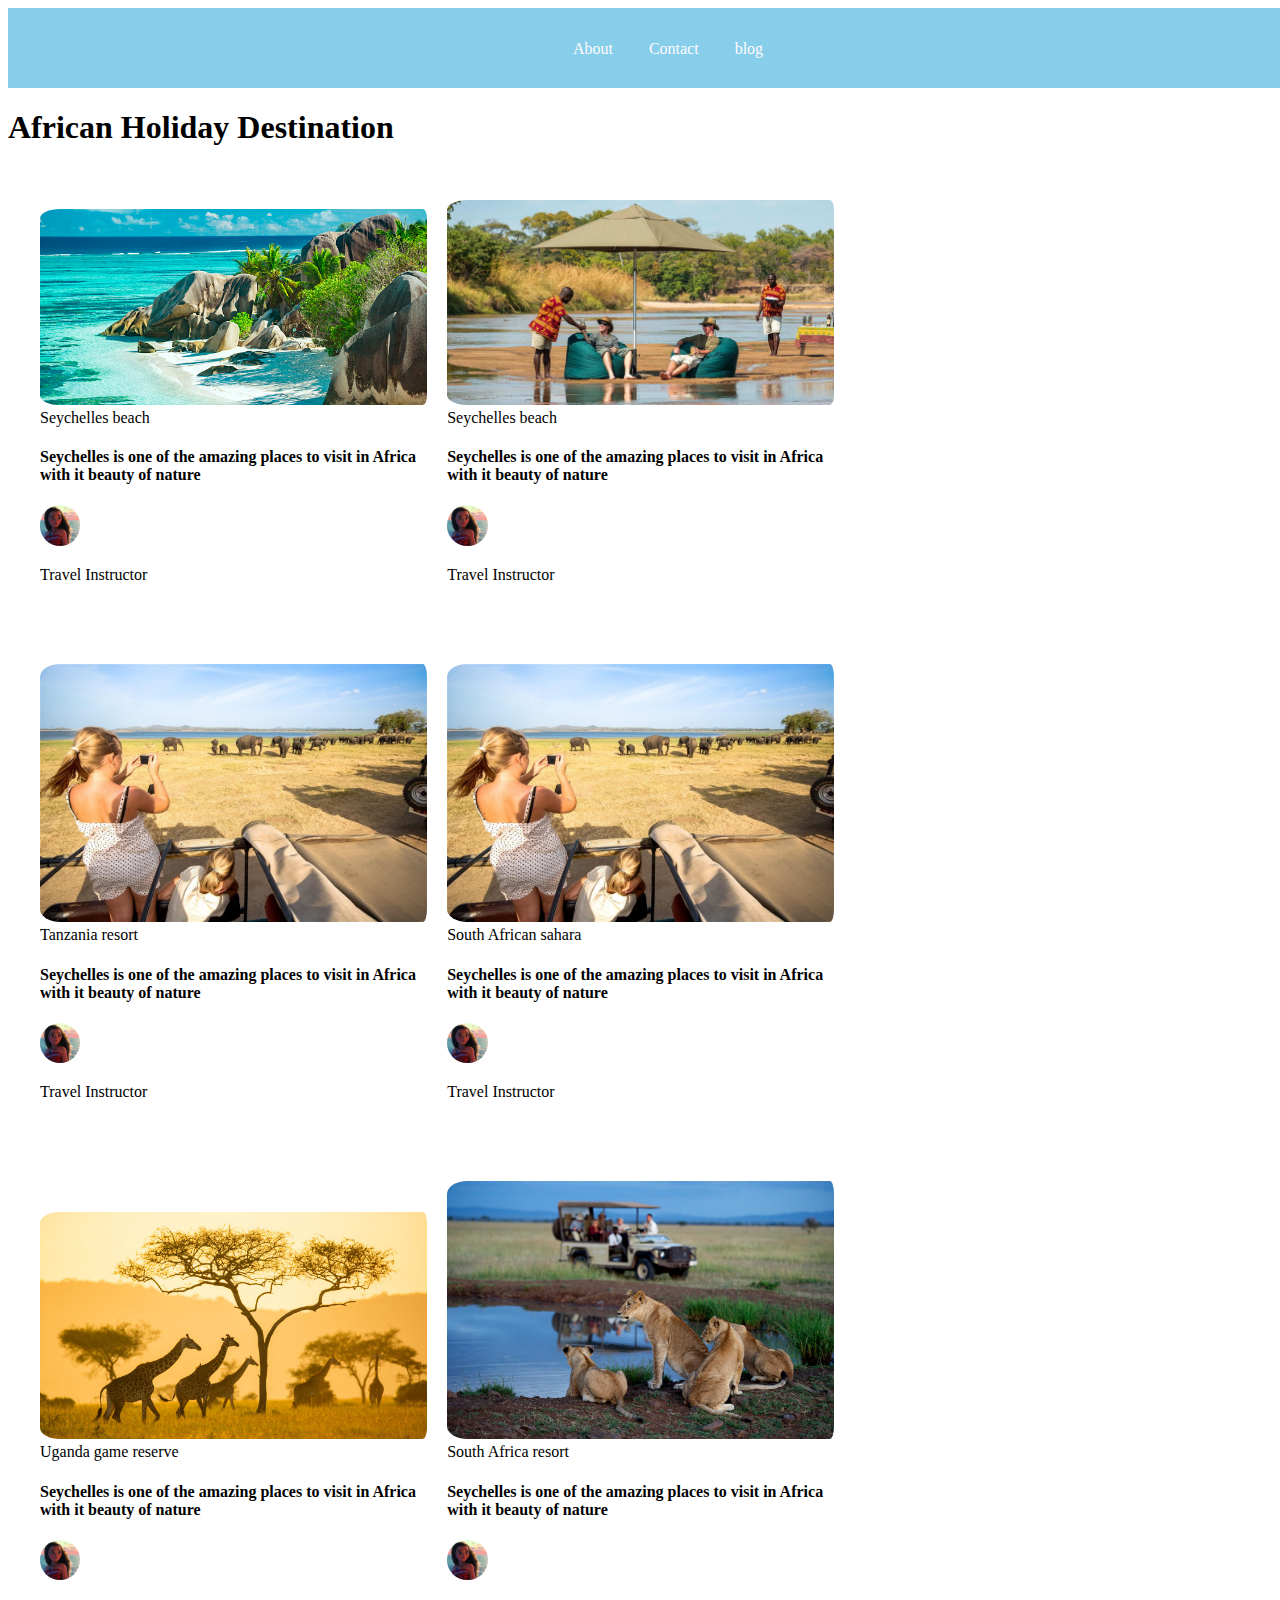
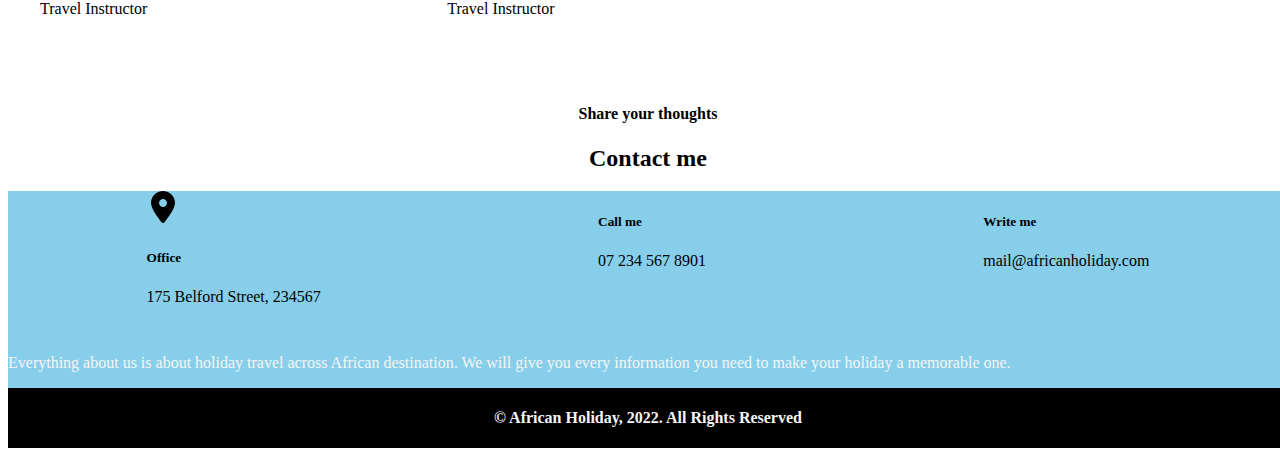
==== index.html @ 6029a934 "first project attempt" ====
<!DOCTYPE html>
<html lang="en">
<head>
    <meta charset="UTF-8">
    <meta http-equiv="X-UA-Compatible" content="IE=edge">
    <meta name="viewport" content="width=device-width, initial-scale=1.0">
    <link rel="stylesheet" href="style_index.css">
    <title>Personal Blog</title>
</head>
<body>
    <header>
        <nav>
            <ul>
                <li>About</li>
                <li>Contact</li>
                <li>blog</li>
            </ul>
        </nav>
    </header>
    <main>
        <h1>African Holiday Destination</h1>
        <article class="card">
            <section>
                <figure>
                    <img src="images/africa_holiday_blog_1.png" alt="holiday photo in africa">
                    <figcaption>Seychelles beach</figcaption>
                </figure>
                <h4>Seychelles is one of the amazing places to visit in Africa with it beauty of nature</h4>
                <img src="images/africa_holiday_girl.jpg" alt="beautiful african girl">
                <p>Travel Instructor</p>
            </section>
            <section>
                <figure>
                    <img src="images/africa_holiday_blog_3.jpg" alt="holiday photo in africa">
                    <figcaption>Seychelles beach</figcaption>
                </figure>
                <h4>Seychelles is one of the amazing places to visit in Africa with it beauty of nature</h4>
                <img src="images/africa_holiday_girl.jpg" alt="beautiful african girl">
                <p>Travel Instructor</p>
            </section>
        </article>

        <article class="card">
            <section>
                <figure>
                    <img src="images/africa_holiday_blog_4.jpg" alt="holiday photo in africa">
                    <figcaption>Tanzania resort</figcaption>
                </figure>
                <h4>Seychelles is one of the amazing places to visit in Africa with it beauty of nature</h4>
                <img src="images/africa_holiday_girl.jpg" alt="beautiful african girl">
                <p>Travel Instructor</p>
            </section>
            <section>
                <figure>
                    <img src="images/africa_holiday_blog_4.jpg" alt="holiday photo in africa">
                    <figcaption>South African sahara</figcaption>
                </figure>
                <h4>Seychelles is one of the amazing places to visit in Africa with it beauty of nature</h4>
                <img src="images/africa_holiday_girl.jpg" alt="beautiful african girl">
                <p>Travel Instructor</p>
            </section>
        </article>

        <article class="card">
            <section>
                <figure>
                    <img src="images/africa_holiday_blog_5.jpg" alt="holiday photo in africa">
                    <figcaption>Uganda game reserve</figcaption>
                </figure>
                <h4>Seychelles is one of the amazing places to visit in Africa with it beauty of nature</h4>
                <img src="images/africa_holiday_girl.jpg" alt="beautiful african girl">
                <p>Travel Instructor</p>
            </section>
            <section>
                <figure>
                    <img src="images/africa_holiday_blog_6.jpg" alt="holiday photo in africa">
                    <figcaption>South Africa resort</figcaption>
                </figure>
                <h4>Seychelles is one of the amazing places to visit in Africa with it beauty of nature</h4>
                <img src="images/africa_holiday_girl.jpg" alt="beautiful african girl">
                <p>Travel Instructor</p>
            </section>
        </article>
        <br>
        <article class="contact_me">
            <h4>Share your thoughts</h4>
            <h2>Contact me</h2>
            <section>
                <article>
                    <svg width="2rem" height="2rem" xmlns="http://www.w3.org/2000/svg" viewBox="0 0 384 512"><path d="M168.3 499.2C116.1 435 0 279.4 0 192C0 85.96 85.96 0 192 0C298 0 384 85.96 384 192C384 279.4 267 435 215.7 499.2C203.4 514.5 180.6 514.5 168.3 499.2H168.3zM192 256C227.3 256 256 227.3 256 192C256 156.7 227.3 128 192 128C156.7 128 128 156.7 128 192C128 227.3 156.7 256 192 256z"/></svg>
                    <h5>Office</h5>
                    <span>175 Belford Street, 234567</span>
                </article>
                <article>
                    <h5>Call me</h5>
                    <span> 07 234 567 8901</span>
                </article>
                <article>
                    <h5>Write me</h5>
                    <span>mail@africanholiday.com</span>
                </article>
            </section>
        </article>
    </main>
    <footer>
        <section>
            <p>Everything about us is about holiday travel across African destination. We will give you every information you need to make your holiday a memorable one.</p>

        </section>
        <section>

        </section>
        <article>
            <h4>&copy African Holiday, 2022. All Rights Reserved</h4>
        </article>
    </footer>
</body>
</html>
---- style_index.css ----
body{
    width: 100%;
}
header{
    background-color: skyblue;
    height: 5rem;
    color: snow;

    
}

nav{
    display: flex;
    justify-content: center;
}

nav > ul >li{
    list-style: none;
    display: inline-block;
    padding: 1rem;
}
main{
    
}

.card{
    width: 70%;
    padding: 2rem;
}

.card > section :nth-child(1){
    padding-right: 1rem;
}

.card > section{
    width: 45%;
    display: inline-block;
    /* padding: 1rem; */
}

section> figure{
    margin: 0;
}

section> figure > img{
    width: 100%;
    border-radius: 5%;
}



section> img{
    width: 10%;
    border-radius: 50%;
}

.contact_me{

}

.contact_me> h4{
    display: flex;
    justify-content: center;
}

.contact_me> h2{
    display: flex;
    justify-content: center;
}
.contact_me> section{
    background-color: skyblue;
    display: flex;
    justify-content: space-around;
}

.contact_me> section>article{
    display: inline-block;
}

footer{
    color: whitesmoke;
    background-color: skyblue;
    padding-top: 2rem;
}

footer> article {
    background-color: black;
    display: flex;
    justify-content: center;
    padding: 0;
    
}
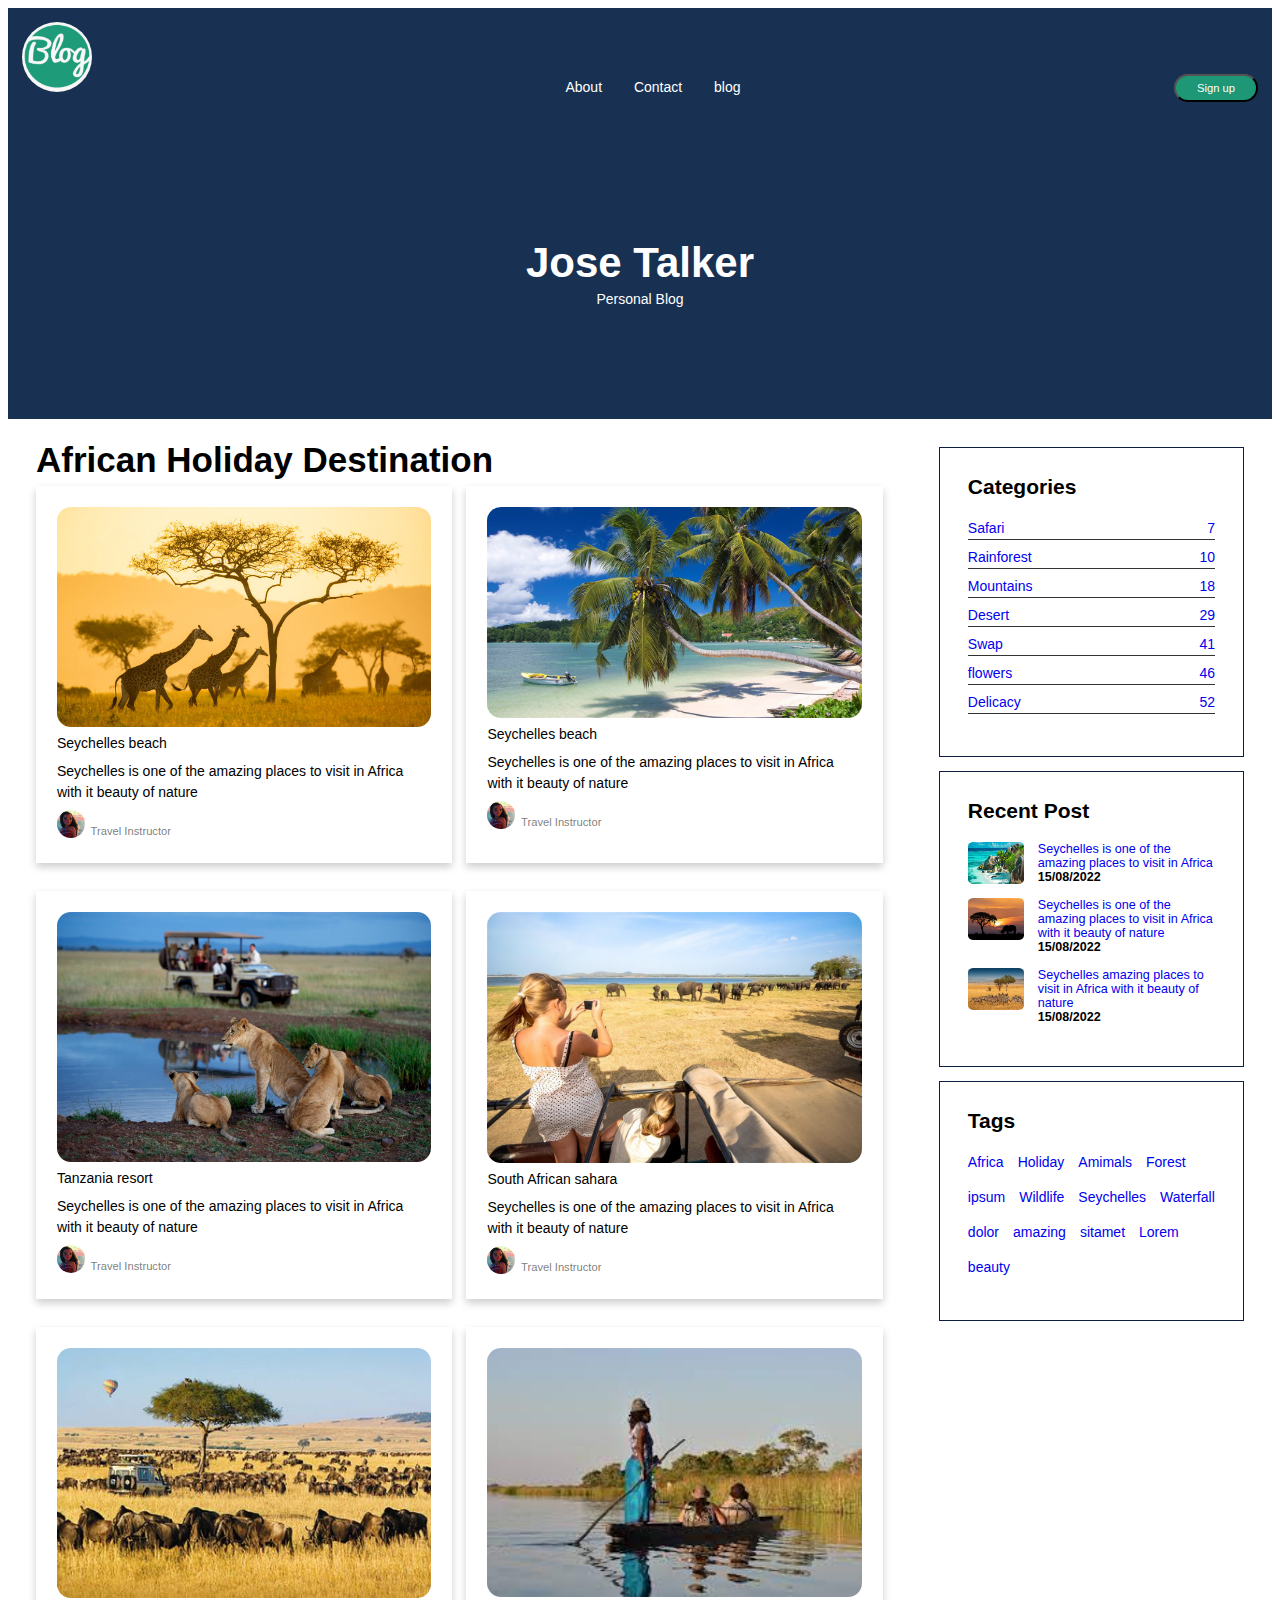
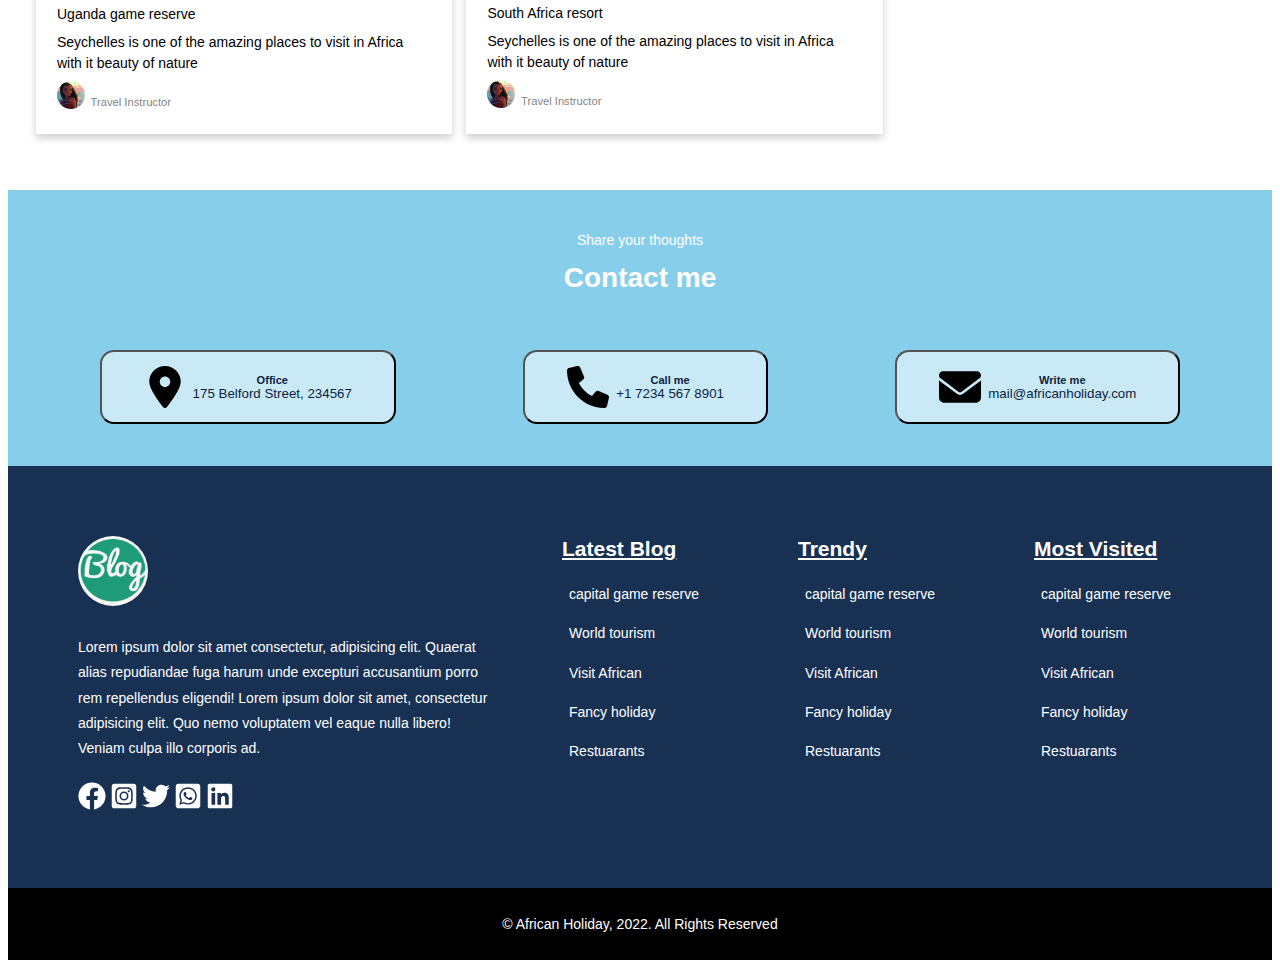
==== commit b29fc042: "homepage completed" ====
--- a/index.html
+++ b/index.html
@@ -10,108 +10,266 @@
 <body>
     <header>
         <nav>
+            <a href="#"><img class="logo" src="images/blog-logo2.png" alt="blog logo"></a>
             <ul>
-                <li>About</li>
-                <li>Contact</li>
-                <li>blog</li>
+                <a href="#"><li class="list">About</li></a>
+                <a href="#"><li class="list">Contact</li></a>
+                <a href="#"><li class="list">blog</li></a>
             </ul>
+            <a href="#"><button class="btn">Sign up</button></a>
         </nav>
+        <section class="blogers-info">
+            <h1>Jose Talker</h1>
+            <p>Personal Blog</p>
+        </section>
     </header>
     <main>
         <h1>African Holiday Destination</h1>
-        <article class="card">
-            <section>
-                <figure>
-                    <img src="images/africa_holiday_blog_1.png" alt="holiday photo in africa">
+
+        <article class="cards">
+            <section class="card">
+                <figure>
+                    <img src="images/africa_holiday_blog_5.jpg" alt="holiday photo in africa">
                     <figcaption>Seychelles beach</figcaption>
                 </figure>
-                <h4>Seychelles is one of the amazing places to visit in Africa with it beauty of nature</h4>
-                <img src="images/africa_holiday_girl.jpg" alt="beautiful african girl">
-                <p>Travel Instructor</p>
-            </section>
-            <section>
-                <figure>
-                    <img src="images/africa_holiday_blog_3.jpg" alt="holiday photo in africa">
+                <p>Seychelles is one of the amazing places to visit in Africa with it beauty of nature</p>
+                <section class="author">
+                    <img src="images/africa_holiday_girl.jpg" alt="beautiful african girl">
+                    <p>Travel Instructor</p>
+                </section>    
+            </section>
+            <section class="card">
+                <figure>
+                    <img src="images/africa_holiday_blog_2.jpg" alt="holiday photo in africa">
                     <figcaption>Seychelles beach</figcaption>
                 </figure>
-                <h4>Seychelles is one of the amazing places to visit in Africa with it beauty of nature</h4>
-                <img src="images/africa_holiday_girl.jpg" alt="beautiful african girl">
-                <p>Travel Instructor</p>
-            </section>
-        </article>
-
-        <article class="card">
-            <section>
-                <figure>
-                    <img src="images/africa_holiday_blog_4.jpg" alt="holiday photo in africa">
+                <p>Seychelles is one of the amazing places to visit in Africa with it beauty of nature</p>
+                <section class="author">
+                    <img src="images/africa_holiday_girl.jpg" alt="beautiful african girl">
+                    <p>Travel Instructor</p>
+                </section>
+            </section>
+        </article>
+
+        <article class="cards">
+            <section class="card">
+                <figure>
+                    <img src="images/africa_holiday_blog_6.jpg" alt="holiday photo in africa">
                     <figcaption>Tanzania resort</figcaption>
                 </figure>
-                <h4>Seychelles is one of the amazing places to visit in Africa with it beauty of nature</h4>
-                <img src="images/africa_holiday_girl.jpg" alt="beautiful african girl">
-                <p>Travel Instructor</p>
-            </section>
-            <section>
+                <p>Seychelles is one of the amazing places to visit in Africa with it beauty of nature</p>
+                <section class="author">
+                    <img src="images/africa_holiday_girl.jpg" alt="beautiful african girl">
+                    <p>Travel Instructor</p>
+                </section>
+            </section>
+            <section class="card">
                 <figure>
                     <img src="images/africa_holiday_blog_4.jpg" alt="holiday photo in africa">
                     <figcaption>South African sahara</figcaption>
                 </figure>
-                <h4>Seychelles is one of the amazing places to visit in Africa with it beauty of nature</h4>
-                <img src="images/africa_holiday_girl.jpg" alt="beautiful african girl">
-                <p>Travel Instructor</p>
-            </section>
-        </article>
-
-        <article class="card">
-            <section>
-                <figure>
-                    <img src="images/africa_holiday_blog_5.jpg" alt="holiday photo in africa">
+                <p>Seychelles is one of the amazing places to visit in Africa with it beauty of nature</p>
+                <section class="author">
+                    <img src="images/africa_holiday_girl.jpg" alt="beautiful african girl">
+                    <p>Travel Instructor</p>
+                </section>
+            </section>
+        </article>
+
+        <article class="cards">
+            <section class="card">
+                <figure>
+                    <img src="images/africa_holiday_blog_9.jpg" alt="holiday photo in africa">
                     <figcaption>Uganda game reserve</figcaption>
                 </figure>
-                <h4>Seychelles is one of the amazing places to visit in Africa with it beauty of nature</h4>
-                <img src="images/africa_holiday_girl.jpg" alt="beautiful african girl">
-                <p>Travel Instructor</p>
-            </section>
-            <section>
-                <figure>
-                    <img src="images/africa_holiday_blog_6.jpg" alt="holiday photo in africa">
+                <p>Seychelles is one of the amazing places to visit in Africa with it beauty of nature</p>
+                <section class="author">
+                    <img src="images/africa_holiday_girl.jpg" alt="beautiful african girl">
+                    <p>Travel Instructor</p>
+                </section>
+            </section>
+            <section class="card">
+                <figure>
+                    <img src="images/africa_holiday_blog_8.jpg" alt="holiday photo in africa">
                     <figcaption>South Africa resort</figcaption>
                 </figure>
-                <h4>Seychelles is one of the amazing places to visit in Africa with it beauty of nature</h4>
-                <img src="images/africa_holiday_girl.jpg" alt="beautiful african girl">
-                <p>Travel Instructor</p>
-            </section>
-        </article>
-        <br>
+                <p>Seychelles is one of the amazing places to visit in Africa with it beauty of nature</p>
+                <section class="author">
+                    <img src="images/africa_holiday_girl.jpg" alt="beautiful african girl">
+                    <p>Travel Instructor</p>
+                </section>
+            </section>
+        </article>
+
+    </main>
+
+    <aside>
+        <article class="categories">
+            <p>Categories</p>
+            <dl>
+                <section>
+                    <a href="#">
+                        <dt>Safari</dt>
+                        <dd>7</dd>
+                    </a>
+                </section>
+                <section><a href="#">
+                    <dt>Rainforest</dt>
+                    <dd>10</dd>
+                </a>
+                </section>
+                <section>
+                    <a href="#">
+                        <dt>Mountains</dt>
+                        <dd>18</dd>
+                    </a>
+                </section>
+                <section>
+                    <a href="#">
+                        <dt>Desert</dt>
+                        <dd>29</dd>
+                    </a>
+                </section>
+                <section>
+                    <a href="#">
+                        <dt>Swap</dt>
+                        <dd>41</dd>
+                    </a>
+                </section>
+                <section>
+                    <a href="#">
+                        <dt>flowers</dt>
+                        <dd>46</dd>
+                    </a>
+                </section>
+                <section>
+                    <a href="#">
+                        <dt>Delicacy</dt>
+                        <dd>52</dd>
+                    </a>
+                </section>
+            </dl>
+        </article>
+        <article class="recent-post">
+            <p>Recent Post</p>
+            <ul>
+                <li>
+                    <img src="images/africa_holiday_blog_1.png" alt="african holiday photo">
+                <section>
+                    <a href="#"><p>Seychelles is one of the amazing places to visit in Africa</p></a>
+                    <time datetime="2022-08-15">15/08/2022</time>
+                </section>
+                </li>
+                <li>
+                    <img src="images/africa_holiday_blog_11.jpg" alt="african holiday photo">
+                <section>
+                    <a href="#"><p>Seychelles is one of the amazing places to visit in Africa with it beauty of nature</p></a>
+                    <time datetime="2022-08-15">15/08/2022</time>
+                </section>
+                </li>
+                <li>
+                    <img src="images/africa_holiday_blog_10.jpg" alt="african holiday photo">
+                <section>
+                    <a href="#"><p>Seychelles amazing places to visit in Africa with it beauty of nature</p></a>
+                    <time datetime="2022-08-15">15/08/2022</time>
+                </section>
+                </li>
+            </ul>
+        </article>
+        <article class="tags">
+            <p>Tags</p>
+            <ul>
+                <li><a href="#">Africa</a></li>
+                <li><a href="#">Holiday</a></li>
+                <li><a href="#">Amimals</a></li>
+                <li><a href="#">Forest</a></li>
+                <li><a href="#">ipsum</a></li>
+                <li><a href="#">Wildlife</a></li>
+                <li><a href="#">Seychelles</a></li>
+                <li><a href="#">Waterfall</a></li>
+                <li><a href="#">dolor</a></li>
+                <li><a href="#">amazing</a></li>
+                <li><a href="#">sitamet</a></li>
+                <li><a href="#">Lorem</a></li>
+                <li><a href="#">beauty</a></li>
+            </ul>
+        </article>
+    </aside>
+
+    <footer>
         <article class="contact_me">
-            <h4>Share your thoughts</h4>
+            <p>Share your thoughts</p>
             <h2>Contact me</h2>
-            <section>
-                <article>
-                    <svg width="2rem" height="2rem" xmlns="http://www.w3.org/2000/svg" viewBox="0 0 384 512"><path d="M168.3 499.2C116.1 435 0 279.4 0 192C0 85.96 85.96 0 192 0C298 0 384 85.96 384 192C384 279.4 267 435 215.7 499.2C203.4 514.5 180.6 514.5 168.3 499.2H168.3zM192 256C227.3 256 256 227.3 256 192C256 156.7 227.3 128 192 128C156.7 128 128 156.7 128 192C128 227.3 156.7 256 192 256z"/></svg>
-                    <h5>Office</h5>
-                    <span>175 Belford Street, 234567</span>
-                </article>
-                <article>
-                    <h5>Call me</h5>
-                    <span> 07 234 567 8901</span>
-                </article>
-                <article>
-                    <h5>Write me</h5>
-                    <span>mail@africanholiday.com</span>
-                </article>
-            </section>
-        </article>
-    </main>
-    <footer>
-        <section>
-            <p>Everything about us is about holiday travel across African destination. We will give you every information you need to make your holiday a memorable one.</p>
-
-        </section>
-        <section>
-
-        </section>
-        <article>
-            <h4>&copy African Holiday, 2022. All Rights Reserved</h4>
+            <section class="contact-info">
+                <button class="contact-btn">
+                    <svg class="contact-icon"  xmlns="http://www.w3.org/2000/svg" viewBox="0 0 384 512"><path d="M168.3 499.2C116.1 435 0 279.4 0 192C0 85.96 85.96 0 192 0C298 0 384 85.96 384 192C384 279.4 267 435 215.7 499.2C203.4 514.5 180.6 514.5 168.3 499.2H168.3zM192 256C227.3 256 256 227.3 256 192C256 156.7 227.3 128 192 128C156.7 128 128 156.7 128 192C128 227.3 156.7 256 192 256z"/></svg>
+                    <section>
+                        <h5>Office</h5>
+                        <p>175 Belford Street, 234567</p>
+                    <section>
+                </button>
+                <button class="contact-btn">
+                    <svg class="contact-icon" xmlns="http://www.w3.org/2000/svg" viewBox="0 0 512 512"><path d="M511.2 387l-23.25 100.8c-3.266 14.25-15.79 24.22-30.46 24.22C205.2 512 0 306.8 0 54.5c0-14.66 9.969-27.2 24.22-30.45l100.8-23.25C139.7-2.602 154.7 5.018 160.8 18.92l46.52 108.5c5.438 12.78 1.77 27.67-8.98 36.45L144.5 207.1c33.98 69.22 90.26 125.5 159.5 159.5l44.08-53.8c8.688-10.78 23.69-14.51 36.47-8.975l108.5 46.51C506.1 357.2 514.6 372.4 511.2 387z"/></svg>
+                    <section>
+                        <h5>Call me</h5>
+                        <p> +1 7234 567 8901</p>
+                    </section>
+                </button>
+                <button class="contact-btn">
+                    <svg class="contact-icon" xmlns="http://www.w3.org/2000/svg" viewBox="0 0 512 512"><path d="M464 64C490.5 64 512 85.49 512 112C512 127.1 504.9 141.3 492.8 150.4L275.2 313.6C263.8 322.1 248.2 322.1 236.8 313.6L19.2 150.4C7.113 141.3 0 127.1 0 112C0 85.49 21.49 64 48 64H464zM217.6 339.2C240.4 356.3 271.6 356.3 294.4 339.2L512 176V384C512 419.3 483.3 448 448 448H64C28.65 448 0 419.3 0 384V176L217.6 339.2z"/></svg>
+                    <section>
+                        <h5>Write me</h5>
+                        <p>mail@africanholiday.com</p>
+                    </section>
+                </button>
+            </section>
+        </article>
+
+
+        <article class="footer-info">
+            <section class="social-media-link">
+                <a href="#"><img class="logo" src="images/blog-logo2.png" alt="blog logo"></a>
+                <p>Lorem ipsum dolor sit amet consectetur, adipisicing elit. Quaerat alias repudiandae fuga harum unde excepturi accusantium porro rem repellendus eligendi! Lorem ipsum dolor sit amet, consectetur adipisicing elit. Quo nemo voluptatem vel eaque nulla libero! Veniam culpa illo corporis ad.</p>
+                <a href="#"><svg id="facebook" class="social-media"  xmlns="http://www.w3.org/2000/svg" viewBox="0 0 512 512"><path d="M504 256C504 119 393 8 256 8S8 119 8 256c0 123.78 90.69 226.38 209.25 245V327.69h-63V256h63v-54.64c0-62.15 37-96.48 93.67-96.48 27.14 0 55.52 4.84 55.52 4.84v61h-31.28c-30.8 0-40.41 19.12-40.41 38.73V256h68.78l-11 71.69h-57.78V501C413.31 482.38 504 379.78 504 256z"/></svg></a>
+                <a href="#"><svg id="instagram" class="social-media" xmlns="http://www.w3.org/2000/svg" viewBox="0 0 448 512"><path d="M224,202.66A53.34,53.34,0,1,0,277.36,256,53.38,53.38,0,0,0,224,202.66Zm124.71-41a54,54,0,0,0-30.41-30.41c-21-8.29-71-6.43-94.3-6.43s-73.25-1.93-94.31,6.43a54,54,0,0,0-30.41,30.41c-8.28,21-6.43,71.05-6.43,94.33S91,329.26,99.32,350.33a54,54,0,0,0,30.41,30.41c21,8.29,71,6.43,94.31,6.43s73.24,1.93,94.3-6.43a54,54,0,0,0,30.41-30.41c8.35-21,6.43-71.05,6.43-94.33S357.1,182.74,348.75,161.67ZM224,338a82,82,0,1,1,82-82A81.9,81.9,0,0,1,224,338Zm85.38-148.3a19.14,19.14,0,1,1,19.13-19.14A19.1,19.1,0,0,1,309.42,189.74ZM400,32H48A48,48,0,0,0,0,80V432a48,48,0,0,0,48,48H400a48,48,0,0,0,48-48V80A48,48,0,0,0,400,32ZM382.88,322c-1.29,25.63-7.14,48.34-25.85,67s-41.4,24.63-67,25.85c-26.41,1.49-105.59,1.49-132,0-25.63-1.29-48.26-7.15-67-25.85s-24.63-41.42-25.85-67c-1.49-26.42-1.49-105.61,0-132,1.29-25.63,7.07-48.34,25.85-67s41.47-24.56,67-25.78c26.41-1.49,105.59-1.49,132,0,25.63,1.29,48.33,7.15,67,25.85s24.63,41.42,25.85,67.05C384.37,216.44,384.37,295.56,382.88,322Z"/></svg></a>
+                <a href="#"><svg id="twitter" class="social-media" xmlns="http://www.w3.org/2000/svg" viewBox="0 0 512 512"><path d="M459.37 151.716c.325 4.548.325 9.097.325 13.645 0 138.72-105.583 298.558-298.558 298.558-59.452 0-114.68-17.219-161.137-47.106 8.447.974 16.568 1.299 25.34 1.299 49.055 0 94.213-16.568 130.274-44.832-46.132-.975-84.792-31.188-98.112-72.772 6.498.974 12.995 1.624 19.818 1.624 9.421 0 18.843-1.3 27.614-3.573-48.081-9.747-84.143-51.98-84.143-102.985v-1.299c13.969 7.797 30.214 12.67 47.431 13.319-28.264-18.843-46.781-51.005-46.781-87.391 0-19.492 5.197-37.36 14.294-52.954 51.655 63.675 129.3 105.258 216.365 109.807-1.624-7.797-2.599-15.918-2.599-24.04 0-57.828 46.782-104.934 104.934-104.934 30.213 0 57.502 12.67 76.67 33.137 23.715-4.548 46.456-13.32 66.599-25.34-7.798 24.366-24.366 44.833-46.132 57.827 21.117-2.273 41.584-8.122 60.426-16.243-14.292 20.791-32.161 39.308-52.628 54.253z"/></svg></a>
+                <a href="#"><svg id="whatsapp" class="social-media" xmlns="http://www.w3.org/2000/svg" viewBox="0 0 448 512"><path d="M224 122.8c-72.7 0-131.8 59.1-131.9 131.8 0 24.9 7 49.2 20.2 70.1l3.1 5-13.3 48.6 49.9-13.1 4.8 2.9c20.2 12 43.4 18.4 67.1 18.4h.1c72.6 0 133.3-59.1 133.3-131.8 0-35.2-15.2-68.3-40.1-93.2-25-25-58-38.7-93.2-38.7zm77.5 188.4c-3.3 9.3-19.1 17.7-26.7 18.8-12.6 1.9-22.4.9-47.5-9.9-39.7-17.2-65.7-57.2-67.7-59.8-2-2.6-16.2-21.5-16.2-41s10.2-29.1 13.9-33.1c3.6-4 7.9-5 10.6-5 2.6 0 5.3 0 7.6.1 2.4.1 5.7-.9 8.9 6.8 3.3 7.9 11.2 27.4 12.2 29.4s1.7 4.3.3 6.9c-7.6 15.2-15.7 14.6-11.6 21.6 15.3 26.3 30.6 35.4 53.9 47.1 4 2 6.3 1.7 8.6-1 2.3-2.6 9.9-11.6 12.5-15.5 2.6-4 5.3-3.3 8.9-2 3.6 1.3 23.1 10.9 27.1 12.9s6.6 3 7.6 4.6c.9 1.9.9 9.9-2.4 19.1zM400 32H48C21.5 32 0 53.5 0 80v352c0 26.5 21.5 48 48 48h352c26.5 0 48-21.5 48-48V80c0-26.5-21.5-48-48-48zM223.9 413.2c-26.6 0-52.7-6.7-75.8-19.3L64 416l22.5-82.2c-13.9-24-21.2-51.3-21.2-79.3C65.4 167.1 136.5 96 223.9 96c42.4 0 82.2 16.5 112.2 46.5 29.9 30 47.9 69.8 47.9 112.2 0 87.4-72.7 158.5-160.1 158.5z"/></svg></a>
+                <a href="#"><svg id="linkedIn" class="social-media" xmlns="http://www.w3.org/2000/svg" viewBox="0 0 448 512"><path d="M416 32H31.9C14.3 32 0 46.5 0 64.3v383.4C0 465.5 14.3 480 31.9 480H416c17.6 0 32-14.5 32-32.3V64.3c0-17.8-14.4-32.3-32-32.3zM135.4 416H69V202.2h66.5V416zm-33.2-243c-21.3 0-38.5-17.3-38.5-38.5S80.9 96 102.2 96c21.2 0 38.5 17.3 38.5 38.5 0 21.3-17.2 38.5-38.5 38.5zm282.1 243h-66.4V312c0-24.8-.5-56.7-34.5-56.7-34.6 0-39.9 27-39.9 54.9V416h-66.4V202.2h63.7v29.2h.9c8.9-16.8 30.6-34.5 62.9-34.5 67.2 0 79.7 44.3 79.7 101.9V416z"/></svg></a>
+            </section>
+            <section id="latest-blog" class="footer-list">
+                <ul>
+                    <p>Latest Blog</p>
+                    <li>capital game reserve</li>
+                    <li>World tourism</li>
+                    <li>Visit African</li>
+                    <li>Fancy holiday</li>
+                    <li>Restuarants</li>
+                </ul>
+            </section>
+            <section id="trendy" class="footer-list">
+                <ul>
+                    <p>Trendy</p>
+                    <li>capital game reserve</li>
+                    <li>World tourism</li>
+                    <li>Visit African</li>
+                    <li>Fancy holiday</li>
+                    <li>Restuarants</li>
+                </ul>
+            </section>
+            <section id="most-visited" class="footer-list">    
+                <ul>
+                    <p>Most Visited</p>
+                    <li>capital game reserve</li>
+                    <li>World tourism</li>
+                    <li>Visit African</li>
+                    <li>Fancy holiday</li>
+                    <li>Restuarants</li>
+                </ul>
+            </section>    
+        </article>
+
+        <article id="footer_copyright">
+            <p>&copy African Holiday, 2022. All Rights Reserved</p>
         </article>
     </footer>
 </body>
--- a/style_index.css
+++ b/style_index.css
@@ -1,92 +1,369 @@
+html{
+    font-family: 'Source Sans Pro', sans-serif;
+    font-size: 14px;
+    font-style: normal;
+}
+
+h1,h2,h3,h4,h5,h6,p{
+    margin: 0;
+}
+
 body{
-    width: 100%;
+    display: grid;
+    grid-template-areas: "header  header"
+                            "main aside"
+                            "footer footer";
+
+    grid-template-columns: 2.5fr 1fr;
+    
 }
 header{
-    background-color: skyblue;
+    grid-area: header;
+    background-color: #183153;
+    color: #ffffff;
+    
+}
+
+nav{
+    display: flex;
+    justify-content: space-between;
+    align-items: baseline;
+    padding: 1rem;
+}
+
+
+.logo{
+    width: 5rem;
     height: 5rem;
-    color: snow;
-
+    border-radius: 3rem;
     
 }
 
-nav{
-    display: flex;
-    justify-content: center;
-}
-
-nav > ul >li{
+.btn{
+    width: 6rem;
+    height: 2rem;
+    border-radius: 2rem;
+    font-size: 0.8rem;
+    background-color: rgb(29,151,117);
+    color: #ffffff;    
+}
+
+.btn:hover{
+    background-color: rgb(99,230,190);
+}
+
+.list{
     list-style: none;
     display: inline-block;
     padding: 1rem;
-}
+    color: #ffffff;
+}
+
+.list:hover{
+    color: rgb(99,230,190);
+}
+
+.blogers-info{
+    display: flex;
+    flex-direction: column;
+    align-items: center;
+    padding: 8rem;
+}
+
+.blogers-info> h1{
+    font-size: 3rem;
+    font-family: "Noticia Text", "Source Sans Pro" sans-serif;
+    margin-bottom: 1rem;
+    line-height: 2rem;
+}
+
+.blogers-info> h1:hover{
+    color: rgb(99,230,190);
+}
+
 main{
+    grid-area: main;
+    padding: 2rem;
+   
+}
+
+main> h1 {
+    margin-bottom: 1rem;
+    line-height: 1.8rem;
+    font-size: 2.5rem;
+}
+
+.cards{
+    display: grid; 
+    grid-template-columns: repeat(2, 1fr);
+	gap: 1rem;
+    margin-bottom: 2rem;
+    line-height: 1.5rem;
+}
+
+.card{
+    box-shadow: 0 4px 8px 0 rgba(0, 0, 0, 0.2);
+    padding: 1.5rem;
+}
+
+.card> figure{
+    margin: 0 0;
+    margin-bottom: 0.5rem;
+}
+
+.card> figure > img{
+    width: 100%;
+    border-radius: 1rem;
+}
+
+.card> p{
+    width: 95%;
+}
+
+.card> .author{
+    display: flex;
+    padding-top: 0.5rem;
+
+}
+
+.card> .author> p {
+    font-size: 0.8rem;
+    padding: 0.8rem 0 0 0.4rem;
+    color: rgba(51, 51, 51, 0.65);
+}
+
+.card> .author> img{
+    width: 2rem;
+    height: 2rem;
+    border-radius: 50%;
+}
+
+aside{
+    grid-area: aside;
+    padding: 2rem;
+}
+
+aside> article{
+    border: 1px solid #0C1F3F;
+    padding: 2rem;
+    line-height: 1.5rem;
+    margin-bottom: 1rem;
+}
+
+aside> article> p{
+    font-weight: bold;
+    font-size: 1.5rem;
+    margin-bottom: 1.5rem;
+}
+
+aside> article> ul{
+    list-style: none;
+    padding-left: 0;
+}
+
+.categories> dl> section> a{
+    display: flex;
+    justify-content: space-between;
+    border-bottom: 1px solid #333333;
+    margin-bottom: 0.5rem;
+}
+
+dd{
+    margin: 0;
+}
+
+.recent-post> ul> li> img{
+    width: 4rem;
+    height: 3rem;
+    border-radius: 10%;
+}
+
+.recent-post> ul> li> section{
+    display: flex;
+    flex-direction: column;
+    font-size: 0.9rem;
+    line-height: normal;
+}
+
+.recent-post> ul> li> section> time{
+    font-weight: bold;;
+}
+
+.recent-post> ul> li{
+    display: flex;
+    gap: 1rem;
+    margin-bottom: 1rem;
+}
+
+.tags> ul{
+    display: flex;
+    gap: 1rem;
+    flex-wrap: wrap;
+}
+
+a{
+    text-decoration: none;
+}
+
+footer> .contact_me{
+    background-color: skyblue;
+    display: flex;
+    flex-direction: column;;
+    justify-content: flex-start;
+    text-align: center;
+    padding: 3rem;
+}
+
+footer> .contact_me> h2{
+    font-family: "Noticia Text", "Source Sans Pro" sans-serif;
+    margin: 1rem 0 4rem 0;
+    font-size: 2rem;
+}
+
+footer> .contact_me> .contact-info{
+    display: flex;
+    justify-content: space-around;
+    gap: 2rem;
+}
+
+.contact-btn{
+    display: flex;
+    flex: wrap;
+    align-items: center;
+    background-color: rgba(255, 255, 255, 0.55);
+    color: #0C1F3F;
+    padding: 1rem 3rem;
+    border-radius: 1rem;
+}
+ .contact-icon{
+    width: 3rem;
+    height: 3rem;
+    margin-right: 0.5rem;
+}
+
+.contact-icon:hover{
+    fill: rgb(99,230,190);
+}
+
+footer{
+    grid-area: footer;
+    background-color: #183153;
+    color: #ffffff;
+
+}
+footer> .footer-info{
+    display: flex;
+    padding: 5rem;
+    gap: 2rem;
+    line-height: 1.8rem;
+}
+
+.social-media-link{
+    width: 40%;
+}
+
+.social-media-link> p{
+    padding: 1.5rem 0 ;
+}
+
+.social-media{
+    width: 2rem;
+    height: 2rem;
+    fill: #ffffff;
+}
+
+#facebook:hover{
+    fill: rgb(47,105,184);
+}
+
+#instagram:hover{
+    fill: rgb(236,38,143);
+}
+
+#twitter:hover{
+    fill: rgb(0,164,217);
+}
+
+#whatsapp:hover{
+    fill: rgb(75,202,90);
+}
+
+#linkedIn:hover{
+    fill: rgb(47,105,184);
+}
+
+.footer-list> ul {
+    margin: 0;
+    list-style: none ;
+}
+
+.footer-list> ul> p{
+    font-weight: bold;
+    font-size: 1.5rem;
+    margin-bottom: 1rem;
+    text-decoration: underline;
+}
+
+.footer-list> ul> p:hover{
+    color: rgb(99,230,190);
+}
+
+.footer-list> ul> li{
+    padding: 0.5rem;
+}
+
+#latest-blog{
+    width: 20%;
+}
+
+#trendy{
+    width: 20%;
+}
+
+#most-visited{
+    width: 20%;
+}
+
+#footer_copyright {
+    background-color: black;
+    text-align: center;
+    padding: 2rem;   
+}
+
+#footer_copyright:hover{
+    color: rgb(99,230,190);
+}
+
+/**media quary for table*/
+
+@media(min-width: 365px) and (max-width: 750px) {
+    body {
+        grid-template-areas: "header"
+                            "main"
+                            "aside"
+                            "footer";
+    }
+}
+
+
+/**media query **/
+@media(max-width: 364px) {
+    body {
+        grid-template-areas: "header"
+                            "main"
+                            "aside"
+                            "footer";
+    }
+
+    main .cards {
+        grid-template-columns: 1fr;
+    }
+
+    footer> .contact_me> .contact-info{
+        flex-direction: column;
+    }
     
-}
-
-.card{
-    width: 70%;
-    padding: 2rem;
-}
-
-.card > section :nth-child(1){
-    padding-right: 1rem;
-}
-
-.card > section{
-    width: 45%;
-    display: inline-block;
-    /* padding: 1rem; */
-}
-
-section> figure{
-    margin: 0;
-}
-
-section> figure > img{
-    width: 100%;
-    border-radius: 5%;
-}
-
-
-
-section> img{
-    width: 10%;
-    border-radius: 50%;
-}
-
-.contact_me{
-
-}
-
-.contact_me> h4{
-    display: flex;
-    justify-content: center;
-}
-
-.contact_me> h2{
-    display: flex;
-    justify-content: center;
-}
-.contact_me> section{
-    background-color: skyblue;
-    display: flex;
-    justify-content: space-around;
-}
-
-.contact_me> section>article{
-    display: inline-block;
-}
-
-footer{
-    color: whitesmoke;
-    background-color: skyblue;
-    padding-top: 2rem;
-}
-
-footer> article {
-    background-color: black;
-    display: flex;
-    justify-content: center;
-    padding: 0;
-    
+    footer> .footer-info{
+        flex-direction: column;
+    }
 }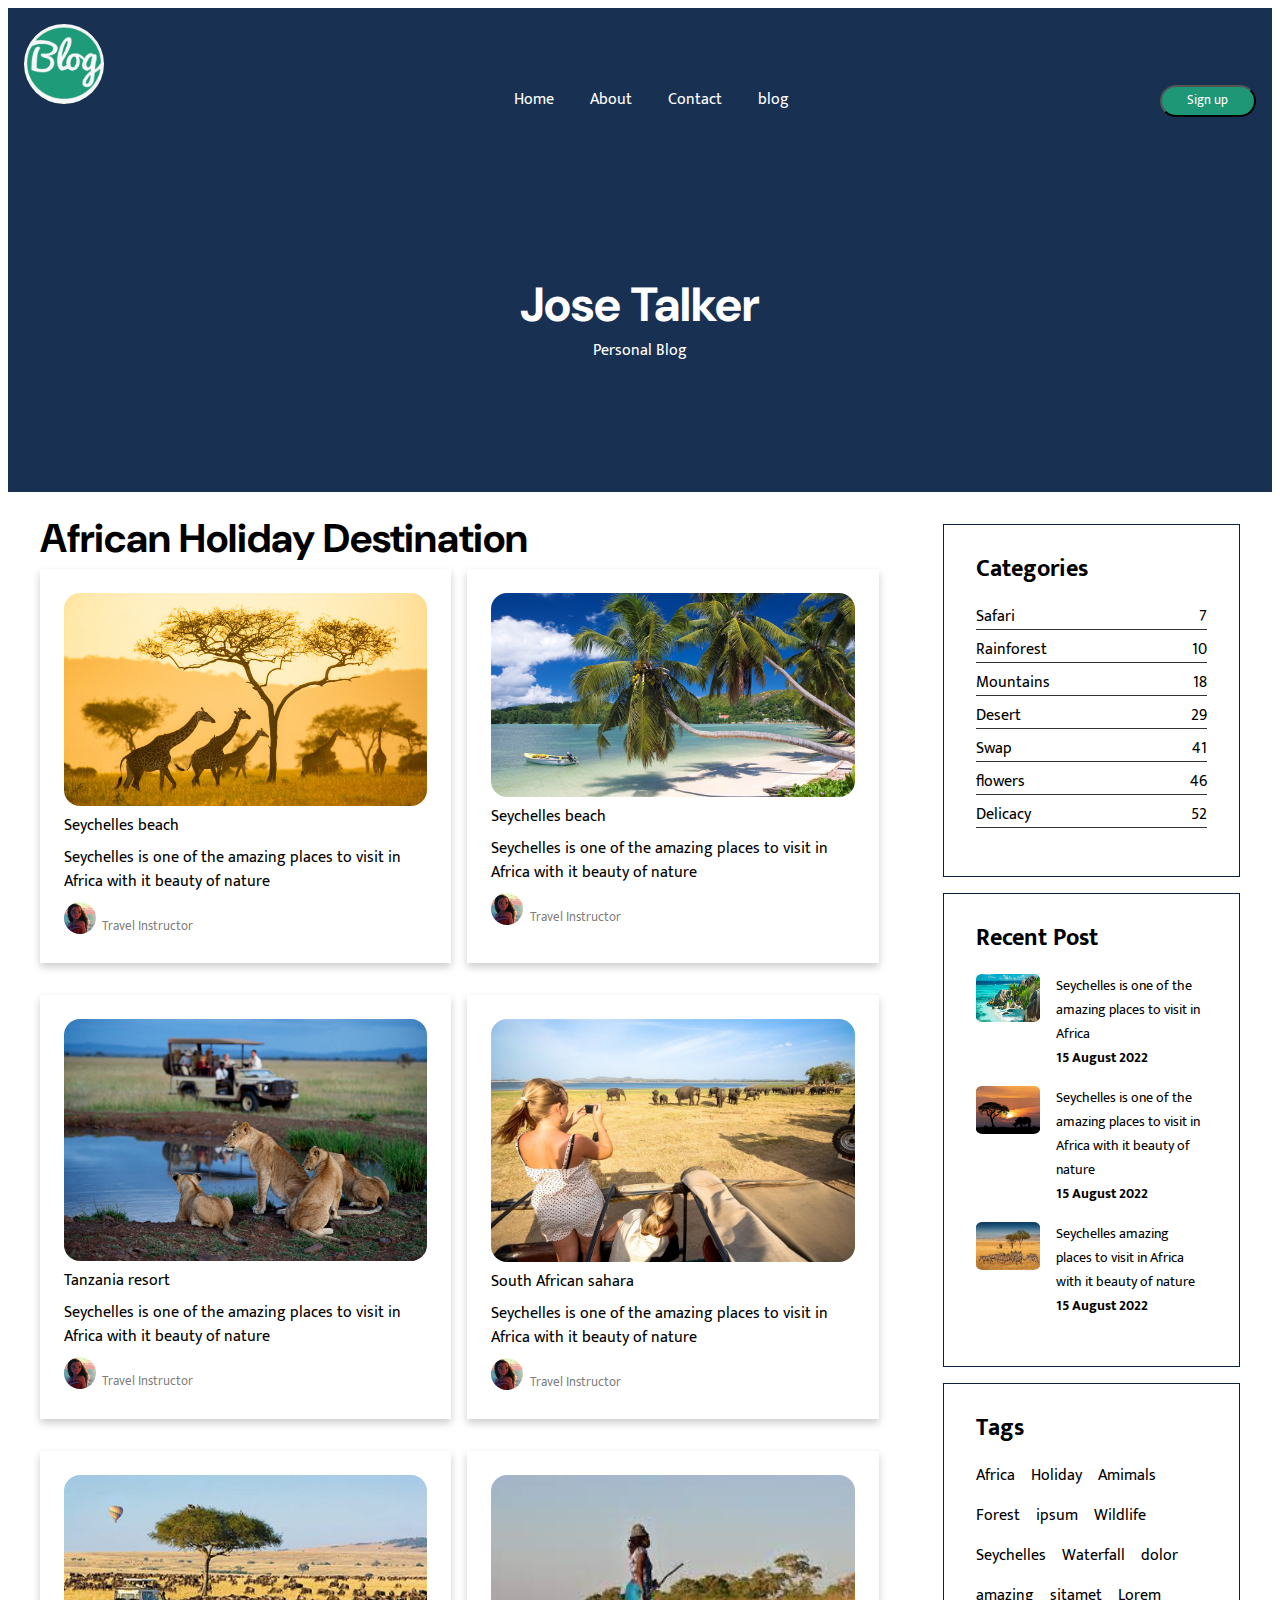
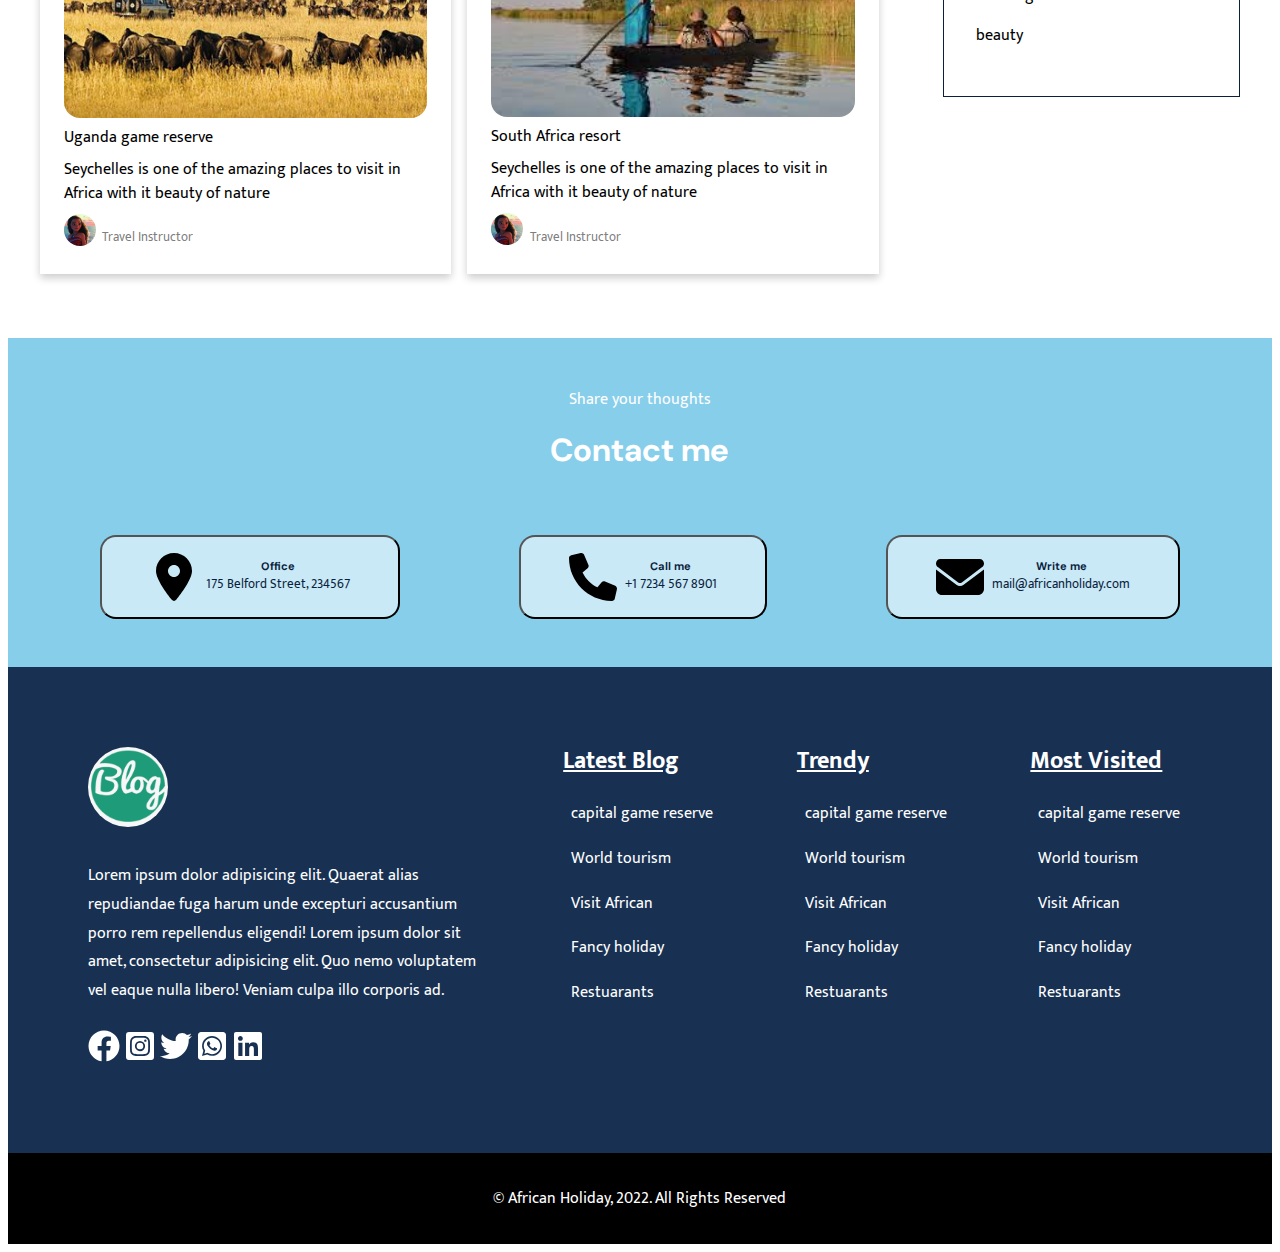
==== commit 55d60726: "Personal blog project completed" ====
--- a/index.html
+++ b/index.html
@@ -4,19 +4,20 @@
     <meta charset="UTF-8">
     <meta http-equiv="X-UA-Compatible" content="IE=edge">
     <meta name="viewport" content="width=device-width, initial-scale=1.0">
-    <link rel="stylesheet" href="style_index.css">
+    <link rel="stylesheet" href="index.css">
     <title>Personal Blog</title>
 </head>
 <body>
     <header>
         <nav>
-            <a href="#"><img class="logo" src="images/blog-logo2.png" alt="blog logo"></a>
+            <a href="index.html"><img class="logo" src="images/blog-logo2.png" alt="blog logo"></a>
             <ul>
-                <a href="#"><li class="list">About</li></a>
-                <a href="#"><li class="list">Contact</li></a>
-                <a href="#"><li class="list">blog</li></a>
+                <a href="index.html"><li class="list">Home</li></a>
+                <a href="blog.html"><li class="list">About</li></a>
+                <a href="blog.html"><li class="list">Contact</li></a>
+                <a href="blog.html"><li class="list">blog</li></a>
             </ul>
-            <a href="#"><button class="btn">Sign up</button></a>
+            <a href="blog.html"><button class="btn">Sign up</button></a>
         </nav>
         <section class="blogers-info">
             <h1>Jose Talker</h1>
@@ -32,7 +33,7 @@
                     <img src="images/africa_holiday_blog_5.jpg" alt="holiday photo in africa">
                     <figcaption>Seychelles beach</figcaption>
                 </figure>
-                <p>Seychelles is one of the amazing places to visit in Africa with it beauty of nature</p>
+                <a href="blog.html"><p class="card-brief">Seychelles is one of the amazing places to visit in Africa with it beauty of nature</p></a>
                 <section class="author">
                     <img src="images/africa_holiday_girl.jpg" alt="beautiful african girl">
                     <p>Travel Instructor</p>
@@ -43,7 +44,7 @@
                     <img src="images/africa_holiday_blog_2.jpg" alt="holiday photo in africa">
                     <figcaption>Seychelles beach</figcaption>
                 </figure>
-                <p>Seychelles is one of the amazing places to visit in Africa with it beauty of nature</p>
+                <a href="blog.html"><p class="card-brief">Seychelles is one of the amazing places to visit in Africa with it beauty of nature</p></a>
                 <section class="author">
                     <img src="images/africa_holiday_girl.jpg" alt="beautiful african girl">
                     <p>Travel Instructor</p>
@@ -57,7 +58,7 @@
                     <img src="images/africa_holiday_blog_6.jpg" alt="holiday photo in africa">
                     <figcaption>Tanzania resort</figcaption>
                 </figure>
-                <p>Seychelles is one of the amazing places to visit in Africa with it beauty of nature</p>
+                <a href="blog.html"><p class="card-brief">Seychelles is one of the amazing places to visit in Africa with it beauty of nature</p></a>
                 <section class="author">
                     <img src="images/africa_holiday_girl.jpg" alt="beautiful african girl">
                     <p>Travel Instructor</p>
@@ -68,7 +69,7 @@
                     <img src="images/africa_holiday_blog_4.jpg" alt="holiday photo in africa">
                     <figcaption>South African sahara</figcaption>
                 </figure>
-                <p>Seychelles is one of the amazing places to visit in Africa with it beauty of nature</p>
+                <a href="blog.html"><p class="card-brief">Seychelles is one of the amazing places to visit in Africa with it beauty of nature</p></a>
                 <section class="author">
                     <img src="images/africa_holiday_girl.jpg" alt="beautiful african girl">
                     <p>Travel Instructor</p>
@@ -82,7 +83,7 @@
                     <img src="images/africa_holiday_blog_9.jpg" alt="holiday photo in africa">
                     <figcaption>Uganda game reserve</figcaption>
                 </figure>
-                <p>Seychelles is one of the amazing places to visit in Africa with it beauty of nature</p>
+                <a href="blog.html"><p class="card-brief">Seychelles is one of the amazing places to visit in Africa with it beauty of nature</p></a>
                 <section class="author">
                     <img src="images/africa_holiday_girl.jpg" alt="beautiful african girl">
                     <p>Travel Instructor</p>
@@ -93,14 +94,13 @@
                     <img src="images/africa_holiday_blog_8.jpg" alt="holiday photo in africa">
                     <figcaption>South Africa resort</figcaption>
                 </figure>
-                <p>Seychelles is one of the amazing places to visit in Africa with it beauty of nature</p>
-                <section class="author">
-                    <img src="images/africa_holiday_girl.jpg" alt="beautiful african girl">
-                    <p>Travel Instructor</p>
-                </section>
-            </section>
-        </article>
-
+                <a href="blog.html"><p class="card-brief">Seychelles is one of the amazing places to visit in Africa with it beauty of nature</p></a>
+                <section class="author">
+                    <img src="images/africa_holiday_girl.jpg" alt="beautiful african girl">
+                    <p>Travel Instructor</p>
+                </section>
+            </section>
+        </article>
     </main>
 
     <aside>
@@ -108,42 +108,42 @@
             <p>Categories</p>
             <dl>
                 <section>
-                    <a href="#">
+                    <a href="blog.html">
                         <dt>Safari</dt>
                         <dd>7</dd>
                     </a>
                 </section>
-                <section><a href="#">
+                <section><a href="blog.html">
                     <dt>Rainforest</dt>
                     <dd>10</dd>
                 </a>
                 </section>
                 <section>
-                    <a href="#">
+                    <a href="blog.html">
                         <dt>Mountains</dt>
                         <dd>18</dd>
                     </a>
                 </section>
                 <section>
-                    <a href="#">
+                    <a href="blog.html">
                         <dt>Desert</dt>
                         <dd>29</dd>
                     </a>
                 </section>
                 <section>
-                    <a href="#">
+                    <a href="blog.html">
                         <dt>Swap</dt>
                         <dd>41</dd>
                     </a>
                 </section>
                 <section>
-                    <a href="#">
+                    <a href="blog.html">
                         <dt>flowers</dt>
                         <dd>46</dd>
                     </a>
                 </section>
                 <section>
-                    <a href="#">
+                    <a href="blog.html">
                         <dt>Delicacy</dt>
                         <dd>52</dd>
                     </a>
@@ -156,22 +156,22 @@
                 <li>
                     <img src="images/africa_holiday_blog_1.png" alt="african holiday photo">
                 <section>
-                    <a href="#"><p>Seychelles is one of the amazing places to visit in Africa</p></a>
-                    <time datetime="2022-08-15">15/08/2022</time>
+                    <a href="blog.html"><p>Seychelles is one of the amazing places to visit in Africa</p></a>
+                    <time datetime="2022-08-15">15 August 2022</time>
                 </section>
                 </li>
                 <li>
                     <img src="images/africa_holiday_blog_11.jpg" alt="african holiday photo">
                 <section>
-                    <a href="#"><p>Seychelles is one of the amazing places to visit in Africa with it beauty of nature</p></a>
-                    <time datetime="2022-08-15">15/08/2022</time>
+                    <a href="blog.html"><p>Seychelles is one of the amazing places to visit in Africa with it beauty of nature</p></a>
+                    <time datetime="2022-08-15">15 August 2022</time>
                 </section>
                 </li>
                 <li>
                     <img src="images/africa_holiday_blog_10.jpg" alt="african holiday photo">
                 <section>
-                    <a href="#"><p>Seychelles amazing places to visit in Africa with it beauty of nature</p></a>
-                    <time datetime="2022-08-15">15/08/2022</time>
+                    <a href="blog.html"><p>Seychelles amazing places to visit in Africa with it beauty of nature</p></a>
+                    <time datetime="2022-08-15">15 August 2022</time>
                 </section>
                 </li>
             </ul>
@@ -179,19 +179,19 @@
         <article class="tags">
             <p>Tags</p>
             <ul>
-                <li><a href="#">Africa</a></li>
-                <li><a href="#">Holiday</a></li>
-                <li><a href="#">Amimals</a></li>
-                <li><a href="#">Forest</a></li>
-                <li><a href="#">ipsum</a></li>
-                <li><a href="#">Wildlife</a></li>
-                <li><a href="#">Seychelles</a></li>
-                <li><a href="#">Waterfall</a></li>
-                <li><a href="#">dolor</a></li>
-                <li><a href="#">amazing</a></li>
-                <li><a href="#">sitamet</a></li>
-                <li><a href="#">Lorem</a></li>
-                <li><a href="#">beauty</a></li>
+                <li><a href="blog.html">Africa</a></li>
+                <li><a href="blog.html">Holiday</a></li>
+                <li><a href="blog.html">Amimals</a></li>
+                <li><a href="blog.html">Forest</a></li>
+                <li><a href="blog.html">ipsum</a></li>
+                <li><a href="blog.html">Wildlife</a></li>
+                <li><a href="blog.html">Seychelles</a></li>
+                <li><a href="blog.html">Waterfall</a></li>
+                <li><a href="blog.html">dolor</a></li>
+                <li><a href="blog.html">amazing</a></li>
+                <li><a href="blog.html">sitamet</a></li>
+                <li><a href="blog.html">Lorem</a></li>
+                <li><a href="blog.html">beauty</a></li>
             </ul>
         </article>
     </aside>
@@ -228,13 +228,13 @@
 
         <article class="footer-info">
             <section class="social-media-link">
-                <a href="#"><img class="logo" src="images/blog-logo2.png" alt="blog logo"></a>
-                <p>Lorem ipsum dolor sit amet consectetur, adipisicing elit. Quaerat alias repudiandae fuga harum unde excepturi accusantium porro rem repellendus eligendi! Lorem ipsum dolor sit amet, consectetur adipisicing elit. Quo nemo voluptatem vel eaque nulla libero! Veniam culpa illo corporis ad.</p>
-                <a href="#"><svg id="facebook" class="social-media"  xmlns="http://www.w3.org/2000/svg" viewBox="0 0 512 512"><path d="M504 256C504 119 393 8 256 8S8 119 8 256c0 123.78 90.69 226.38 209.25 245V327.69h-63V256h63v-54.64c0-62.15 37-96.48 93.67-96.48 27.14 0 55.52 4.84 55.52 4.84v61h-31.28c-30.8 0-40.41 19.12-40.41 38.73V256h68.78l-11 71.69h-57.78V501C413.31 482.38 504 379.78 504 256z"/></svg></a>
-                <a href="#"><svg id="instagram" class="social-media" xmlns="http://www.w3.org/2000/svg" viewBox="0 0 448 512"><path d="M224,202.66A53.34,53.34,0,1,0,277.36,256,53.38,53.38,0,0,0,224,202.66Zm124.71-41a54,54,0,0,0-30.41-30.41c-21-8.29-71-6.43-94.3-6.43s-73.25-1.93-94.31,6.43a54,54,0,0,0-30.41,30.41c-8.28,21-6.43,71.05-6.43,94.33S91,329.26,99.32,350.33a54,54,0,0,0,30.41,30.41c21,8.29,71,6.43,94.31,6.43s73.24,1.93,94.3-6.43a54,54,0,0,0,30.41-30.41c8.35-21,6.43-71.05,6.43-94.33S357.1,182.74,348.75,161.67ZM224,338a82,82,0,1,1,82-82A81.9,81.9,0,0,1,224,338Zm85.38-148.3a19.14,19.14,0,1,1,19.13-19.14A19.1,19.1,0,0,1,309.42,189.74ZM400,32H48A48,48,0,0,0,0,80V432a48,48,0,0,0,48,48H400a48,48,0,0,0,48-48V80A48,48,0,0,0,400,32ZM382.88,322c-1.29,25.63-7.14,48.34-25.85,67s-41.4,24.63-67,25.85c-26.41,1.49-105.59,1.49-132,0-25.63-1.29-48.26-7.15-67-25.85s-24.63-41.42-25.85-67c-1.49-26.42-1.49-105.61,0-132,1.29-25.63,7.07-48.34,25.85-67s41.47-24.56,67-25.78c26.41-1.49,105.59-1.49,132,0,25.63,1.29,48.33,7.15,67,25.85s24.63,41.42,25.85,67.05C384.37,216.44,384.37,295.56,382.88,322Z"/></svg></a>
-                <a href="#"><svg id="twitter" class="social-media" xmlns="http://www.w3.org/2000/svg" viewBox="0 0 512 512"><path d="M459.37 151.716c.325 4.548.325 9.097.325 13.645 0 138.72-105.583 298.558-298.558 298.558-59.452 0-114.68-17.219-161.137-47.106 8.447.974 16.568 1.299 25.34 1.299 49.055 0 94.213-16.568 130.274-44.832-46.132-.975-84.792-31.188-98.112-72.772 6.498.974 12.995 1.624 19.818 1.624 9.421 0 18.843-1.3 27.614-3.573-48.081-9.747-84.143-51.98-84.143-102.985v-1.299c13.969 7.797 30.214 12.67 47.431 13.319-28.264-18.843-46.781-51.005-46.781-87.391 0-19.492 5.197-37.36 14.294-52.954 51.655 63.675 129.3 105.258 216.365 109.807-1.624-7.797-2.599-15.918-2.599-24.04 0-57.828 46.782-104.934 104.934-104.934 30.213 0 57.502 12.67 76.67 33.137 23.715-4.548 46.456-13.32 66.599-25.34-7.798 24.366-24.366 44.833-46.132 57.827 21.117-2.273 41.584-8.122 60.426-16.243-14.292 20.791-32.161 39.308-52.628 54.253z"/></svg></a>
-                <a href="#"><svg id="whatsapp" class="social-media" xmlns="http://www.w3.org/2000/svg" viewBox="0 0 448 512"><path d="M224 122.8c-72.7 0-131.8 59.1-131.9 131.8 0 24.9 7 49.2 20.2 70.1l3.1 5-13.3 48.6 49.9-13.1 4.8 2.9c20.2 12 43.4 18.4 67.1 18.4h.1c72.6 0 133.3-59.1 133.3-131.8 0-35.2-15.2-68.3-40.1-93.2-25-25-58-38.7-93.2-38.7zm77.5 188.4c-3.3 9.3-19.1 17.7-26.7 18.8-12.6 1.9-22.4.9-47.5-9.9-39.7-17.2-65.7-57.2-67.7-59.8-2-2.6-16.2-21.5-16.2-41s10.2-29.1 13.9-33.1c3.6-4 7.9-5 10.6-5 2.6 0 5.3 0 7.6.1 2.4.1 5.7-.9 8.9 6.8 3.3 7.9 11.2 27.4 12.2 29.4s1.7 4.3.3 6.9c-7.6 15.2-15.7 14.6-11.6 21.6 15.3 26.3 30.6 35.4 53.9 47.1 4 2 6.3 1.7 8.6-1 2.3-2.6 9.9-11.6 12.5-15.5 2.6-4 5.3-3.3 8.9-2 3.6 1.3 23.1 10.9 27.1 12.9s6.6 3 7.6 4.6c.9 1.9.9 9.9-2.4 19.1zM400 32H48C21.5 32 0 53.5 0 80v352c0 26.5 21.5 48 48 48h352c26.5 0 48-21.5 48-48V80c0-26.5-21.5-48-48-48zM223.9 413.2c-26.6 0-52.7-6.7-75.8-19.3L64 416l22.5-82.2c-13.9-24-21.2-51.3-21.2-79.3C65.4 167.1 136.5 96 223.9 96c42.4 0 82.2 16.5 112.2 46.5 29.9 30 47.9 69.8 47.9 112.2 0 87.4-72.7 158.5-160.1 158.5z"/></svg></a>
-                <a href="#"><svg id="linkedIn" class="social-media" xmlns="http://www.w3.org/2000/svg" viewBox="0 0 448 512"><path d="M416 32H31.9C14.3 32 0 46.5 0 64.3v383.4C0 465.5 14.3 480 31.9 480H416c17.6 0 32-14.5 32-32.3V64.3c0-17.8-14.4-32.3-32-32.3zM135.4 416H69V202.2h66.5V416zm-33.2-243c-21.3 0-38.5-17.3-38.5-38.5S80.9 96 102.2 96c21.2 0 38.5 17.3 38.5 38.5 0 21.3-17.2 38.5-38.5 38.5zm282.1 243h-66.4V312c0-24.8-.5-56.7-34.5-56.7-34.6 0-39.9 27-39.9 54.9V416h-66.4V202.2h63.7v29.2h.9c8.9-16.8 30.6-34.5 62.9-34.5 67.2 0 79.7 44.3 79.7 101.9V416z"/></svg></a>
+                <a href="index.html"><img class="logo" src="images/blog-logo2.png" alt="blog logo"></a>
+                <p>Lorem ipsum dolor adipisicing elit. Quaerat alias repudiandae fuga harum unde excepturi accusantium porro rem repellendus eligendi! Lorem ipsum dolor sit amet, consectetur adipisicing elit. Quo nemo voluptatem vel eaque nulla libero! Veniam culpa illo corporis ad.</p>
+                <a href="blog.html"><svg id="facebook" class="social-media"  xmlns="http://www.w3.org/2000/svg" viewBox="0 0 512 512"><path d="M504 256C504 119 393 8 256 8S8 119 8 256c0 123.78 90.69 226.38 209.25 245V327.69h-63V256h63v-54.64c0-62.15 37-96.48 93.67-96.48 27.14 0 55.52 4.84 55.52 4.84v61h-31.28c-30.8 0-40.41 19.12-40.41 38.73V256h68.78l-11 71.69h-57.78V501C413.31 482.38 504 379.78 504 256z"/></svg></a>
+                <a href="blog.html"><svg id="instagram" class="social-media" xmlns="http://www.w3.org/2000/svg" viewBox="0 0 448 512"><path d="M224,202.66A53.34,53.34,0,1,0,277.36,256,53.38,53.38,0,0,0,224,202.66Zm124.71-41a54,54,0,0,0-30.41-30.41c-21-8.29-71-6.43-94.3-6.43s-73.25-1.93-94.31,6.43a54,54,0,0,0-30.41,30.41c-8.28,21-6.43,71.05-6.43,94.33S91,329.26,99.32,350.33a54,54,0,0,0,30.41,30.41c21,8.29,71,6.43,94.31,6.43s73.24,1.93,94.3-6.43a54,54,0,0,0,30.41-30.41c8.35-21,6.43-71.05,6.43-94.33S357.1,182.74,348.75,161.67ZM224,338a82,82,0,1,1,82-82A81.9,81.9,0,0,1,224,338Zm85.38-148.3a19.14,19.14,0,1,1,19.13-19.14A19.1,19.1,0,0,1,309.42,189.74ZM400,32H48A48,48,0,0,0,0,80V432a48,48,0,0,0,48,48H400a48,48,0,0,0,48-48V80A48,48,0,0,0,400,32ZM382.88,322c-1.29,25.63-7.14,48.34-25.85,67s-41.4,24.63-67,25.85c-26.41,1.49-105.59,1.49-132,0-25.63-1.29-48.26-7.15-67-25.85s-24.63-41.42-25.85-67c-1.49-26.42-1.49-105.61,0-132,1.29-25.63,7.07-48.34,25.85-67s41.47-24.56,67-25.78c26.41-1.49,105.59-1.49,132,0,25.63,1.29,48.33,7.15,67,25.85s24.63,41.42,25.85,67.05C384.37,216.44,384.37,295.56,382.88,322Z"/></svg></a>
+                <a href="blog.html"><svg id="twitter" class="social-media" xmlns="http://www.w3.org/2000/svg" viewBox="0 0 512 512"><path d="M459.37 151.716c.325 4.548.325 9.097.325 13.645 0 138.72-105.583 298.558-298.558 298.558-59.452 0-114.68-17.219-161.137-47.106 8.447.974 16.568 1.299 25.34 1.299 49.055 0 94.213-16.568 130.274-44.832-46.132-.975-84.792-31.188-98.112-72.772 6.498.974 12.995 1.624 19.818 1.624 9.421 0 18.843-1.3 27.614-3.573-48.081-9.747-84.143-51.98-84.143-102.985v-1.299c13.969 7.797 30.214 12.67 47.431 13.319-28.264-18.843-46.781-51.005-46.781-87.391 0-19.492 5.197-37.36 14.294-52.954 51.655 63.675 129.3 105.258 216.365 109.807-1.624-7.797-2.599-15.918-2.599-24.04 0-57.828 46.782-104.934 104.934-104.934 30.213 0 57.502 12.67 76.67 33.137 23.715-4.548 46.456-13.32 66.599-25.34-7.798 24.366-24.366 44.833-46.132 57.827 21.117-2.273 41.584-8.122 60.426-16.243-14.292 20.791-32.161 39.308-52.628 54.253z"/></svg></a>
+                <a href="blog.html"><svg id="whatsapp" class="social-media" xmlns="http://www.w3.org/2000/svg" viewBox="0 0 448 512"><path d="M224 122.8c-72.7 0-131.8 59.1-131.9 131.8 0 24.9 7 49.2 20.2 70.1l3.1 5-13.3 48.6 49.9-13.1 4.8 2.9c20.2 12 43.4 18.4 67.1 18.4h.1c72.6 0 133.3-59.1 133.3-131.8 0-35.2-15.2-68.3-40.1-93.2-25-25-58-38.7-93.2-38.7zm77.5 188.4c-3.3 9.3-19.1 17.7-26.7 18.8-12.6 1.9-22.4.9-47.5-9.9-39.7-17.2-65.7-57.2-67.7-59.8-2-2.6-16.2-21.5-16.2-41s10.2-29.1 13.9-33.1c3.6-4 7.9-5 10.6-5 2.6 0 5.3 0 7.6.1 2.4.1 5.7-.9 8.9 6.8 3.3 7.9 11.2 27.4 12.2 29.4s1.7 4.3.3 6.9c-7.6 15.2-15.7 14.6-11.6 21.6 15.3 26.3 30.6 35.4 53.9 47.1 4 2 6.3 1.7 8.6-1 2.3-2.6 9.9-11.6 12.5-15.5 2.6-4 5.3-3.3 8.9-2 3.6 1.3 23.1 10.9 27.1 12.9s6.6 3 7.6 4.6c.9 1.9.9 9.9-2.4 19.1zM400 32H48C21.5 32 0 53.5 0 80v352c0 26.5 21.5 48 48 48h352c26.5 0 48-21.5 48-48V80c0-26.5-21.5-48-48-48zM223.9 413.2c-26.6 0-52.7-6.7-75.8-19.3L64 416l22.5-82.2c-13.9-24-21.2-51.3-21.2-79.3C65.4 167.1 136.5 96 223.9 96c42.4 0 82.2 16.5 112.2 46.5 29.9 30 47.9 69.8 47.9 112.2 0 87.4-72.7 158.5-160.1 158.5z"/></svg></a>
+                <a href="blog.html"><svg id="linkedIn" class="social-media" xmlns="http://www.w3.org/2000/svg" viewBox="0 0 448 512"><path d="M416 32H31.9C14.3 32 0 46.5 0 64.3v383.4C0 465.5 14.3 480 31.9 480H416c17.6 0 32-14.5 32-32.3V64.3c0-17.8-14.4-32.3-32-32.3zM135.4 416H69V202.2h66.5V416zm-33.2-243c-21.3 0-38.5-17.3-38.5-38.5S80.9 96 102.2 96c21.2 0 38.5 17.3 38.5 38.5 0 21.3-17.2 38.5-38.5 38.5zm282.1 243h-66.4V312c0-24.8-.5-56.7-34.5-56.7-34.6 0-39.9 27-39.9 54.9V416h-66.4V202.2h63.7v29.2h.9c8.9-16.8 30.6-34.5 62.9-34.5 67.2 0 79.7 44.3 79.7 101.9V416z"/></svg></a>
             </section>
             <section id="latest-blog" class="footer-list">
                 <ul>
--- a/index.css
+++ b/index.css
@@ -0,0 +1,381 @@
+@import url('https://fonts.googleapis.com/css2?family=Mukta:wght@300;500&family=Roboto+Mono:ital,wght@0,200;1,100;1,200&display=swap');
+@import url('https://fonts.googleapis.com/css2?family=DM+Sans&family=Mukta:wght@300;500&family=Roboto+Mono:ital,wght@0,200;1,100;1,200&display=swap');
+
+*{
+    font-family: "Mukta", "Source Sans Pro", serif;
+}
+
+
+h1,h2,h3,h4,h5,h6,p{
+    margin: 0;
+}
+
+h1,h2,h3,h4,h5,h6{
+    font-family: "DM Sans", "Mukta", sans-serif;
+}
+
+a{
+    text-decoration: none;
+    color: black;
+}
+
+a:hover{
+    color: #5BB664;
+}
+
+body{
+    display: grid;
+    grid-template-areas: "header  header"
+                            "main aside"
+                            "footer footer";
+
+    grid-template-columns: 2.5fr 1fr;
+    
+}
+header{
+    grid-area: header;
+    background-color: #183153;
+    color: #ffffff;
+    
+}
+
+nav{
+    display: flex;
+    justify-content: space-between;
+    align-items: baseline;
+    padding: 1rem;
+}
+
+
+.logo{
+    width: 5rem;
+    height: 5rem;
+    border-radius: 3rem;
+    
+}
+
+.btn{
+    width: 6rem;
+    height: 2rem;
+    border-radius: 2rem;
+    font-size: 0.8rem;
+    background-color: rgb(29,151,117);
+    color: #ffffff;    
+}
+
+.btn:hover{
+    background-color: rgb(99,230,190);
+}
+
+.list{
+    list-style: none;
+    display: inline-block;
+    padding: 1rem;
+    color: #ffffff;
+}
+
+.list:hover{
+    color: rgb(99,230,190);
+}
+
+.blogers-info{
+    display: flex;
+    flex-direction: column;
+    align-items: center;
+    padding: 8rem;
+}
+
+.blogers-info> h1{
+    font-size: 3rem;
+    font-family: "Noticia Text", "Source Sans Pro" sans-serif;
+    margin-bottom: 1rem;
+    line-height: 2rem;
+}
+
+.blogers-info> h1:hover{
+    color: rgb(99,230,190);
+}
+
+main{
+    grid-area: main;
+    padding: 2rem;
+   
+}
+
+main> h1 {
+    margin-bottom: 1rem;
+    line-height: 1.8rem;
+    font-size: 2.5rem;
+}
+
+.cards{
+    display: grid; 
+    grid-template-columns: repeat(2, 1fr);
+	gap: 1rem;
+    margin-bottom: 2rem;
+    line-height: 1.5rem;
+}
+
+.card{
+    box-shadow: 0 4px 8px 0 rgba(0, 0, 0, 0.2);
+    padding: 1.5rem;
+}
+
+.card> figure{
+    margin: 0 0;
+    margin-bottom: 0.5rem;
+}
+
+.card> figure > img{
+    width: 100%;
+    border-radius: 1rem;
+}
+
+.card-brief{
+    width: 95%;
+}
+
+.author{
+    display: flex;
+    padding-top: 0.5rem;
+
+}
+
+.author> p {
+    font-size: 0.8rem;
+    padding: 0.8rem 0 0 0.4rem;
+    color: rgba(51, 51, 51, 0.65);
+}
+
+.author> img{
+    width: 2rem;
+    height: 2rem;
+    border-radius: 50%;
+}
+
+aside{
+    grid-area: aside;
+    padding: 2rem;
+}
+
+aside> article{
+    border: 1px solid #0C1F3F;
+    padding: 2rem;
+    line-height: 1.5rem;
+    margin-bottom: 1rem;
+}
+
+aside> article> p{
+    font-weight: bold;
+    font-size: 1.5rem;
+    margin-bottom: 1.5rem;
+}
+
+aside> article> ul{
+    list-style: none;
+    padding-left: 0;
+}
+
+.categories> dl> section> a{
+    display: flex;
+    justify-content: space-between;
+    border-bottom: 1px solid #333333;
+    margin-bottom: 0.5rem;
+}
+
+dd{
+    margin: 0;
+}
+
+.recent-post> ul> li> img{
+    width: 4rem;
+    height: 3rem;
+    border-radius: 10%;
+}
+
+.recent-post> ul> li> section{
+    display: flex;
+    flex-direction: column;
+    font-size: 0.9rem;
+    line-height: normal;
+}
+
+.recent-post> ul> li> section> time{
+    font-weight: bold;;
+}
+
+.recent-post> ul> li{
+    display: flex;
+    gap: 1rem;
+    margin-bottom: 1rem;
+}
+
+.tags> ul{
+    display: flex;
+    gap: 1rem;
+    flex-wrap: wrap;
+}
+
+footer> .contact_me{
+    background-color: skyblue;
+    display: flex;
+    flex-direction: column;;
+    justify-content: flex-start;
+    text-align: center;
+    padding: 3rem;
+}
+
+footer> .contact_me> h2{
+    font-family: "Noticia Text", "Source Sans Pro" sans-serif;
+    margin: 1rem 0 4rem 0;
+    font-size: 2rem;
+}
+
+footer> .contact_me> .contact-info{
+    display: flex;
+    justify-content: space-around;
+    gap: 2rem;
+}
+
+.contact-btn{
+    display: flex;
+    flex: wrap;
+    align-items: center;
+    background-color: rgba(255, 255, 255, 0.55);
+    color: #0C1F3F;
+    padding: 1rem 3rem;
+    border-radius: 1rem;
+}
+
+.contact-icon{
+    width: 3rem;
+    height: 3rem;
+    margin-right: 0.5rem;
+}
+
+.contact-icon:hover{
+    fill: rgb(99,230,190);
+}
+
+footer{
+    grid-area: footer;
+    background-color: #183153;
+    color: #ffffff;
+
+}
+footer> .footer-info{
+    display: flex;
+    padding: 5rem;
+    gap: 2rem;
+    line-height: 1.8rem;
+}
+
+.social-media-link{
+    width: 40%;
+}
+
+.social-media-link> p{
+    padding: 1.5rem 0 ;
+}
+
+.social-media{
+    width: 2rem;
+    height: 2rem;
+    fill: #ffffff;
+}
+
+#facebook:hover{
+    fill: rgb(47,105,184);
+}
+
+#instagram:hover{
+    fill: rgb(236,38,143);
+}
+
+#twitter:hover{
+    fill: rgb(0,164,217);
+}
+
+#whatsapp:hover{
+    fill: rgb(75,202,90);
+}
+
+#linkedIn:hover{
+    fill: rgb(47,105,184);
+}
+
+.footer-list> ul {
+    margin: 0;
+    list-style: none ;
+}
+
+.footer-list> ul> p{
+    font-weight: bold;
+    font-size: 1.5rem;
+    margin-bottom: 1rem;
+    text-decoration: underline;
+}
+
+.footer-list> ul> p:hover{
+    color: rgb(99,230,190);
+}
+
+.footer-list> ul> li{
+    padding: 0.5rem;
+}
+
+#latest-blog{
+    width: 20%;
+}
+
+#trendy{
+    width: 20%;
+}
+
+#most-visited{
+    width: 20%;
+}
+
+#footer_copyright {
+    background-color: black;
+    text-align: center;
+    padding: 2rem;   
+}
+
+#footer_copyright:hover{
+    color: rgb(99,230,190);
+}
+
+/**media quary for table*/
+
+@media(min-width: 365px) and (max-width: 750px) {
+    body {
+        grid-template-areas: "header"
+                            "main"
+                            "aside"
+                            "footer";
+    }
+}
+
+
+/**media query **/
+@media(max-width: 364px) {
+    body {
+        grid-template-areas: "header"
+                            "main"
+                            "aside"
+                            "footer";
+    }
+
+    main .cards {
+        grid-template-columns: 1fr;
+    }
+
+    footer> .contact_me> .contact-info{
+        flex-direction: column;
+    }
+    
+    footer> .footer-info{
+        flex-direction: column;
+    }
+}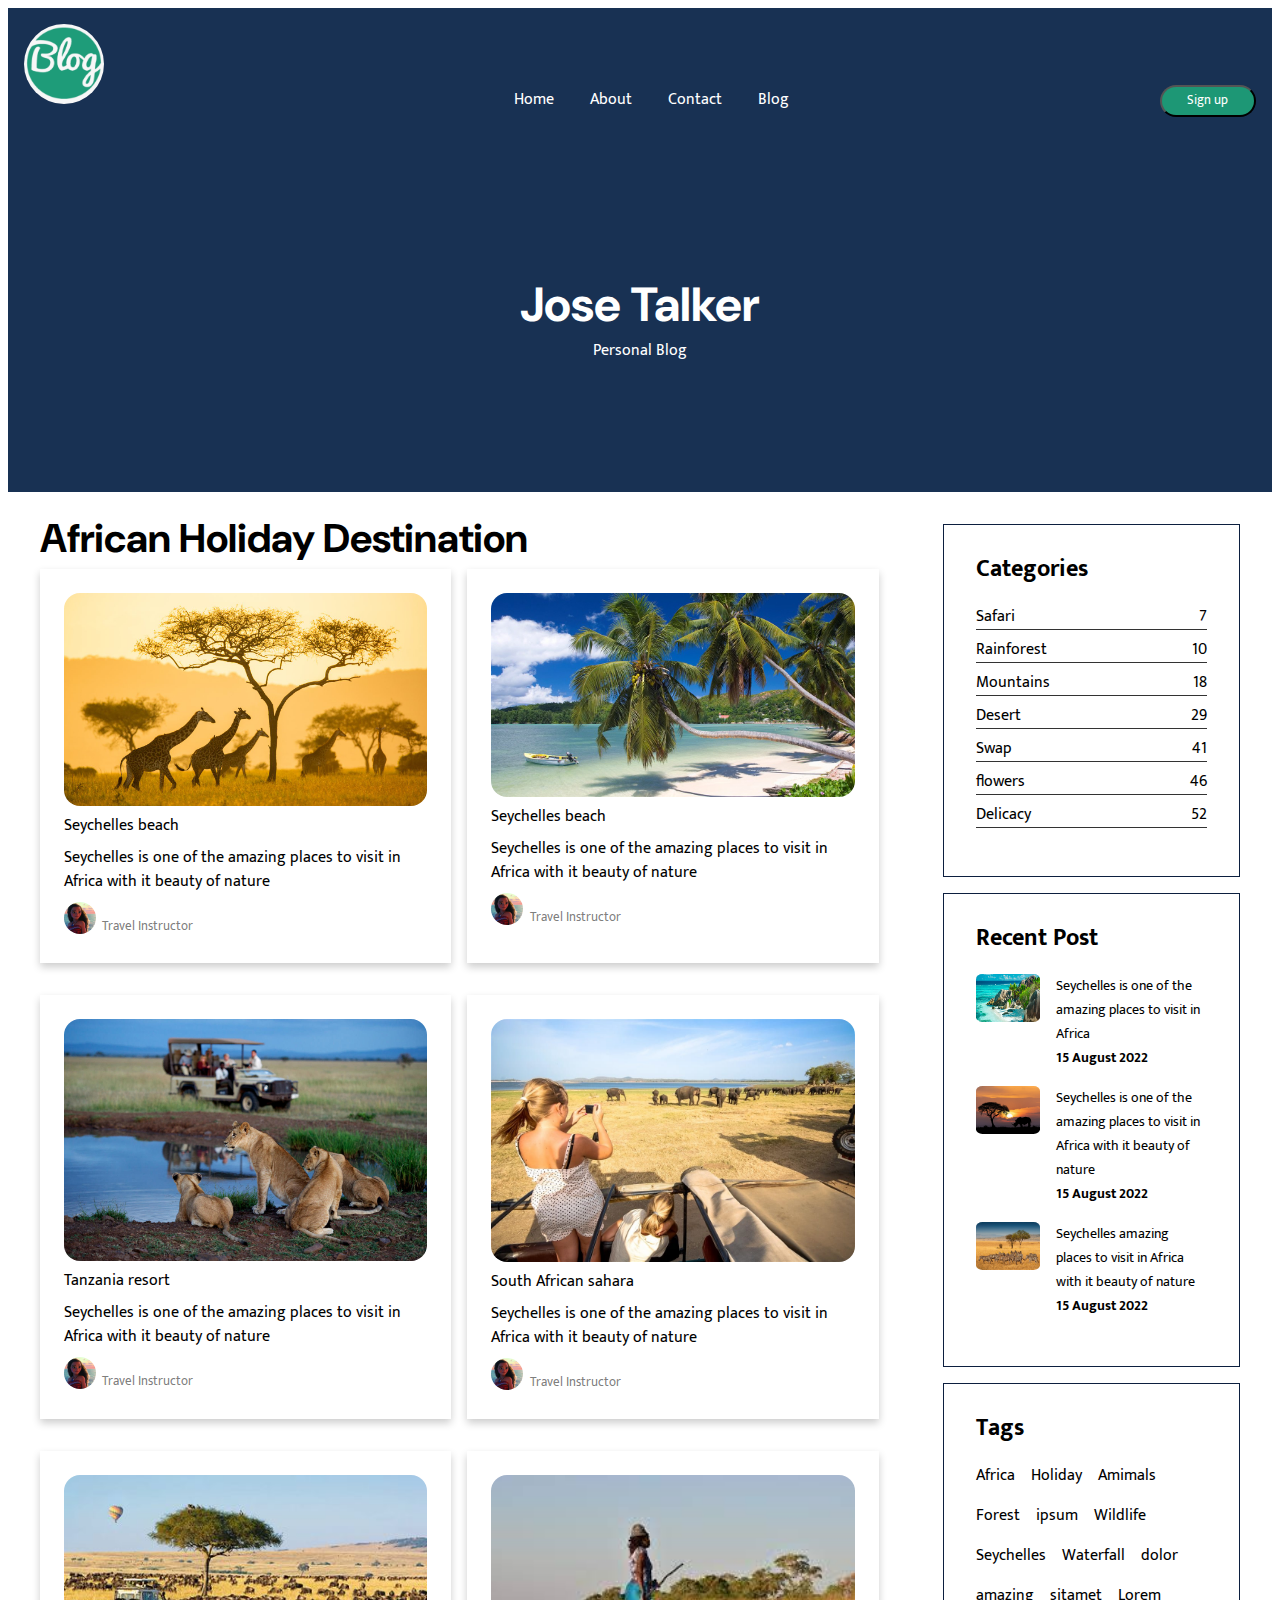
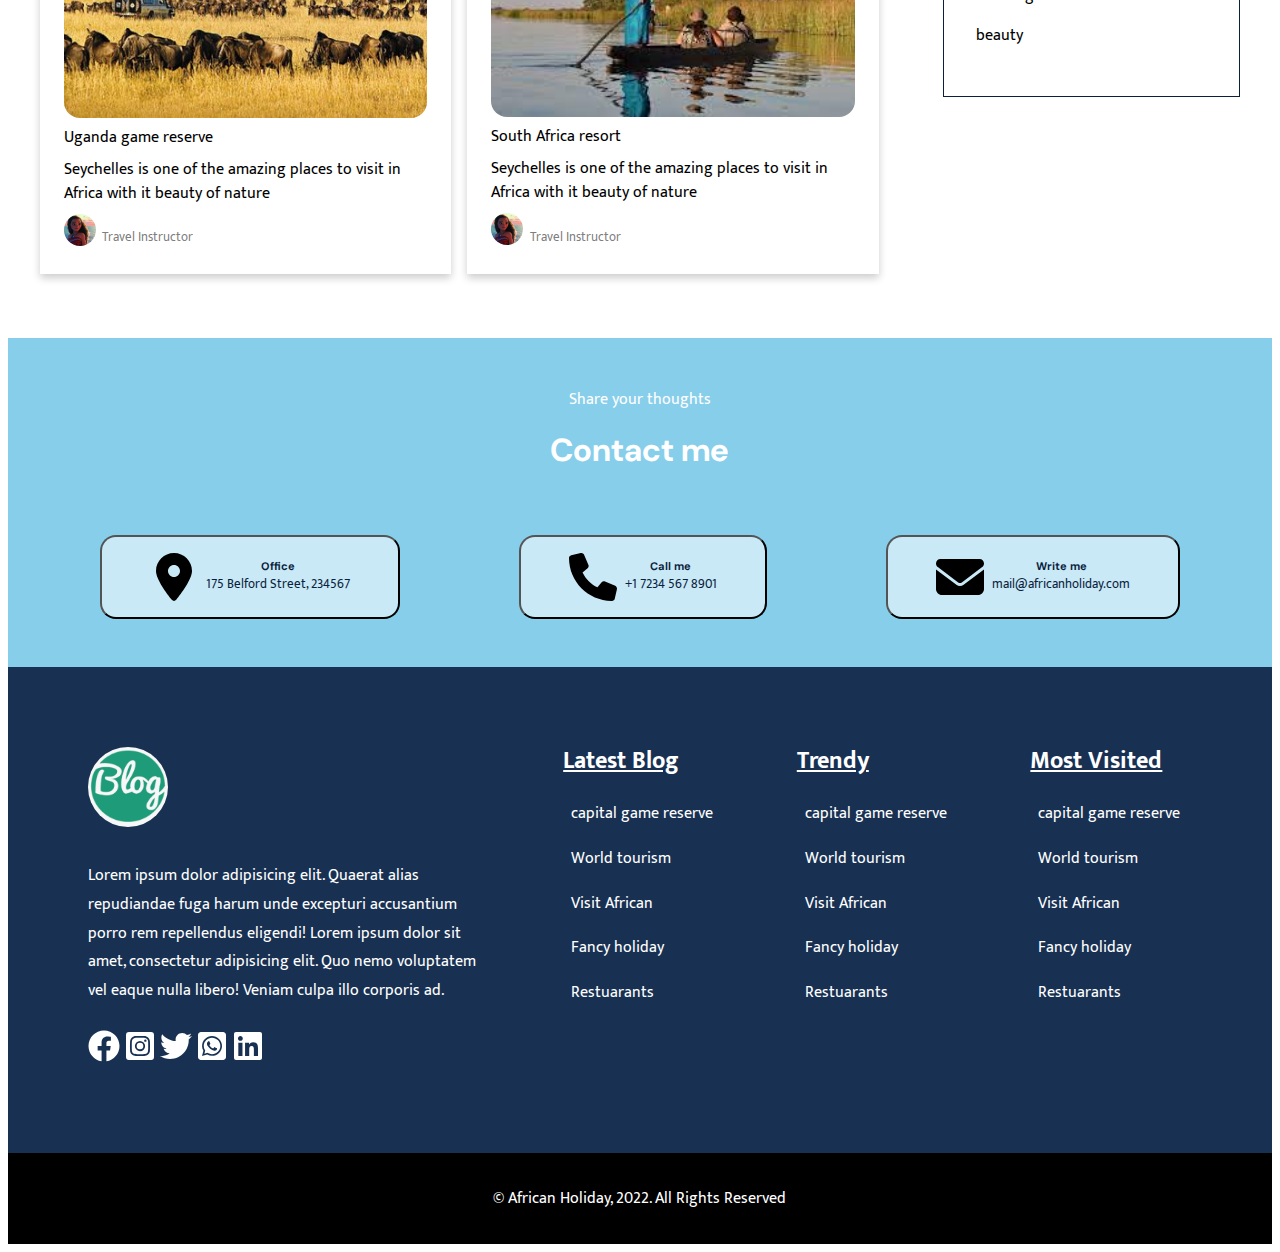
==== commit 1158eb65: "project updated: all files organised into folders except for index.html" ====
--- a/index.html
+++ b/index.html
@@ -4,20 +4,20 @@
     <meta charset="UTF-8">
     <meta http-equiv="X-UA-Compatible" content="IE=edge">
     <meta name="viewport" content="width=device-width, initial-scale=1.0">
-    <link rel="stylesheet" href="index.css">
+    <link rel="stylesheet" href="css/index.css">
     <title>Personal Blog</title>
 </head>
 <body>
     <header>
         <nav>
-            <a href="index.html"><img class="logo" src="images/blog-logo2.png" alt="blog logo"></a>
+            <a href="/index.html"><img class="logo" src="/images/blog-logo2.png" alt="blog logo"></a>
             <ul>
-                <a href="index.html"><li class="list">Home</li></a>
-                <a href="blog.html"><li class="list">About</li></a>
-                <a href="blog.html"><li class="list">Contact</li></a>
-                <a href="blog.html"><li class="list">blog</li></a>
+                <a href="/index.html"><li class="list">Home</li></a>
+                <a href="pages/blog.html"><li class="list">About</li></a>
+                <a href="pages/blog.html"><li class="list">Contact</li></a>
+                <a href="pages/blog.html"><li class="list">Blog</li></a>
             </ul>
-            <a href="blog.html"><button class="btn">Sign up</button></a>
+            <a href="pages/blog.html"><button class="btn">Sign up</button></a>
         </nav>
         <section class="blogers-info">
             <h1>Jose Talker</h1>
@@ -30,23 +30,23 @@
         <article class="cards">
             <section class="card">
                 <figure>
-                    <img src="images/africa_holiday_blog_5.jpg" alt="holiday photo in africa">
+                    <img src="/images/africa_holiday_blog_5.jpg" alt="holiday photo in africa">
                     <figcaption>Seychelles beach</figcaption>
                 </figure>
-                <a href="blog.html"><p class="card-brief">Seychelles is one of the amazing places to visit in Africa with it beauty of nature</p></a>
-                <section class="author">
-                    <img src="images/africa_holiday_girl.jpg" alt="beautiful african girl">
+                <a href="pages/blog.html"><p class="card-brief">Seychelles is one of the amazing places to visit in Africa with it beauty of nature</p></a>
+                <section class="author">
+                    <img src="/images/africa_holiday_girl.jpg" alt="beautiful african girl">
                     <p>Travel Instructor</p>
                 </section>    
             </section>
             <section class="card">
                 <figure>
-                    <img src="images/africa_holiday_blog_2.jpg" alt="holiday photo in africa">
+                    <img src="/images/africa_holiday_blog_2.jpg" alt="holiday photo in africa">
                     <figcaption>Seychelles beach</figcaption>
                 </figure>
-                <a href="blog.html"><p class="card-brief">Seychelles is one of the amazing places to visit in Africa with it beauty of nature</p></a>
-                <section class="author">
-                    <img src="images/africa_holiday_girl.jpg" alt="beautiful african girl">
+                <a href="pages/blog.html"><p class="card-brief">Seychelles is one of the amazing places to visit in Africa with it beauty of nature</p></a>
+                <section class="author">
+                    <img src="/images/africa_holiday_girl.jpg" alt="beautiful african girl">
                     <p>Travel Instructor</p>
                 </section>
             </section>
@@ -55,23 +55,23 @@
         <article class="cards">
             <section class="card">
                 <figure>
-                    <img src="images/africa_holiday_blog_6.jpg" alt="holiday photo in africa">
+                    <img src="/images/africa_holiday_blog_6.jpg" alt="holiday photo in africa">
                     <figcaption>Tanzania resort</figcaption>
                 </figure>
-                <a href="blog.html"><p class="card-brief">Seychelles is one of the amazing places to visit in Africa with it beauty of nature</p></a>
-                <section class="author">
-                    <img src="images/africa_holiday_girl.jpg" alt="beautiful african girl">
-                    <p>Travel Instructor</p>
-                </section>
-            </section>
-            <section class="card">
-                <figure>
-                    <img src="images/africa_holiday_blog_4.jpg" alt="holiday photo in africa">
+                <a href="pages/blog.html"><p class="card-brief">Seychelles is one of the amazing places to visit in Africa with it beauty of nature</p></a>
+                <section class="author">
+                    <img src="/images/africa_holiday_girl.jpg" alt="beautiful african girl">
+                    <p>Travel Instructor</p>
+                </section>
+            </section>
+            <section class="card">
+                <figure>
+                    <img src="/images/africa_holiday_blog_4.jpg" alt="holiday photo in africa">
                     <figcaption>South African sahara</figcaption>
                 </figure>
-                <a href="blog.html"><p class="card-brief">Seychelles is one of the amazing places to visit in Africa with it beauty of nature</p></a>
-                <section class="author">
-                    <img src="images/africa_holiday_girl.jpg" alt="beautiful african girl">
+                <a href="pages/blog.html"><p class="card-brief">Seychelles is one of the amazing places to visit in Africa with it beauty of nature</p></a>
+                <section class="author">
+                    <img src="/images/africa_holiday_girl.jpg" alt="beautiful african girl">
                     <p>Travel Instructor</p>
                 </section>
             </section>
@@ -80,23 +80,23 @@
         <article class="cards">
             <section class="card">
                 <figure>
-                    <img src="images/africa_holiday_blog_9.jpg" alt="holiday photo in africa">
+                    <img src="/images/africa_holiday_blog_9.jpg" alt="holiday photo in africa">
                     <figcaption>Uganda game reserve</figcaption>
                 </figure>
-                <a href="blog.html"><p class="card-brief">Seychelles is one of the amazing places to visit in Africa with it beauty of nature</p></a>
-                <section class="author">
-                    <img src="images/africa_holiday_girl.jpg" alt="beautiful african girl">
-                    <p>Travel Instructor</p>
-                </section>
-            </section>
-            <section class="card">
-                <figure>
-                    <img src="images/africa_holiday_blog_8.jpg" alt="holiday photo in africa">
+                <a href="pages/blog.html"><p class="card-brief">Seychelles is one of the amazing places to visit in Africa with it beauty of nature</p></a>
+                <section class="author">
+                    <img src="/images/africa_holiday_girl.jpg" alt="beautiful african girl">
+                    <p>Travel Instructor</p>
+                </section>
+            </section>
+            <section class="card">
+                <figure>
+                    <img src="/images/africa_holiday_blog_8.jpg" alt="holiday photo in africa">
                     <figcaption>South Africa resort</figcaption>
                 </figure>
-                <a href="blog.html"><p class="card-brief">Seychelles is one of the amazing places to visit in Africa with it beauty of nature</p></a>
-                <section class="author">
-                    <img src="images/africa_holiday_girl.jpg" alt="beautiful african girl">
+                <a href="pages/blog.html"><p class="card-brief">Seychelles is one of the amazing places to visit in Africa with it beauty of nature</p></a>
+                <section class="author">
+                    <img src="/images/africa_holiday_girl.jpg" alt="beautiful african girl">
                     <p>Travel Instructor</p>
                 </section>
             </section>
@@ -108,42 +108,42 @@
             <p>Categories</p>
             <dl>
                 <section>
-                    <a href="blog.html">
+                    <a href="pages/blog.html">
                         <dt>Safari</dt>
                         <dd>7</dd>
                     </a>
                 </section>
-                <section><a href="blog.html">
+                <section><a href="pages/blog.html">
                     <dt>Rainforest</dt>
                     <dd>10</dd>
                 </a>
                 </section>
                 <section>
-                    <a href="blog.html">
+                    <a href="pages/blog.html">
                         <dt>Mountains</dt>
                         <dd>18</dd>
                     </a>
                 </section>
                 <section>
-                    <a href="blog.html">
+                    <a href="pages/blog.html">
                         <dt>Desert</dt>
                         <dd>29</dd>
                     </a>
                 </section>
                 <section>
-                    <a href="blog.html">
+                    <a href="pages/blog.html">
                         <dt>Swap</dt>
                         <dd>41</dd>
                     </a>
                 </section>
                 <section>
-                    <a href="blog.html">
+                    <a href="pages/blog.html">
                         <dt>flowers</dt>
                         <dd>46</dd>
                     </a>
                 </section>
                 <section>
-                    <a href="blog.html">
+                    <a href="pages/blog.html">
                         <dt>Delicacy</dt>
                         <dd>52</dd>
                     </a>
@@ -154,23 +154,23 @@
             <p>Recent Post</p>
             <ul>
                 <li>
-                    <img src="images/africa_holiday_blog_1.png" alt="african holiday photo">
-                <section>
-                    <a href="blog.html"><p>Seychelles is one of the amazing places to visit in Africa</p></a>
+                    <img src="/images/africa_holiday_blog_1.png" alt="african holiday photo">
+                <section>
+                    <a href="pages/blog.html"><p>Seychelles is one of the amazing places to visit in Africa</p></a>
                     <time datetime="2022-08-15">15 August 2022</time>
                 </section>
                 </li>
                 <li>
-                    <img src="images/africa_holiday_blog_11.jpg" alt="african holiday photo">
-                <section>
-                    <a href="blog.html"><p>Seychelles is one of the amazing places to visit in Africa with it beauty of nature</p></a>
+                    <img src="/images/africa_holiday_blog_11.jpg" alt="african holiday photo">
+                <section>
+                    <a href="pages/blog.html"><p>Seychelles is one of the amazing places to visit in Africa with it beauty of nature</p></a>
                     <time datetime="2022-08-15">15 August 2022</time>
                 </section>
                 </li>
                 <li>
-                    <img src="images/africa_holiday_blog_10.jpg" alt="african holiday photo">
-                <section>
-                    <a href="blog.html"><p>Seychelles amazing places to visit in Africa with it beauty of nature</p></a>
+                    <img src="/images/africa_holiday_blog_10.jpg" alt="african holiday photo">
+                <section>
+                    <a href="pages/blog.html"><p>Seychelles amazing places to visit in Africa with it beauty of nature</p></a>
                     <time datetime="2022-08-15">15 August 2022</time>
                 </section>
                 </li>
@@ -179,19 +179,19 @@
         <article class="tags">
             <p>Tags</p>
             <ul>
-                <li><a href="blog.html">Africa</a></li>
-                <li><a href="blog.html">Holiday</a></li>
-                <li><a href="blog.html">Amimals</a></li>
-                <li><a href="blog.html">Forest</a></li>
-                <li><a href="blog.html">ipsum</a></li>
-                <li><a href="blog.html">Wildlife</a></li>
-                <li><a href="blog.html">Seychelles</a></li>
-                <li><a href="blog.html">Waterfall</a></li>
-                <li><a href="blog.html">dolor</a></li>
-                <li><a href="blog.html">amazing</a></li>
-                <li><a href="blog.html">sitamet</a></li>
-                <li><a href="blog.html">Lorem</a></li>
-                <li><a href="blog.html">beauty</a></li>
+                <li><a href="pages/blog.html">Africa</a></li>
+                <li><a href="pages/blog.html">Holiday</a></li>
+                <li><a href="pages/blog.html">Amimals</a></li>
+                <li><a href="pages/blog.html">Forest</a></li>
+                <li><a href="pages/blog.html">ipsum</a></li>
+                <li><a href="pages/blog.html">Wildlife</a></li>
+                <li><a href="pages/blog.html">Seychelles</a></li>
+                <li><a href="pages/blog.html">Waterfall</a></li>
+                <li><a href="pages/blog.html">dolor</a></li>
+                <li><a href="pages/blog.html">amazing</a></li>
+                <li><a href="pages/blog.html">sitamet</a></li>
+                <li><a href="pages/blog.html">Lorem</a></li>
+                <li><a href="pages/blog.html">beauty</a></li>
             </ul>
         </article>
     </aside>
@@ -228,13 +228,13 @@
 
         <article class="footer-info">
             <section class="social-media-link">
-                <a href="index.html"><img class="logo" src="images/blog-logo2.png" alt="blog logo"></a>
+                <a href="/index.html"><img class="logo" src="/images/blog-logo2.png" alt="blog logo"></a>
                 <p>Lorem ipsum dolor adipisicing elit. Quaerat alias repudiandae fuga harum unde excepturi accusantium porro rem repellendus eligendi! Lorem ipsum dolor sit amet, consectetur adipisicing elit. Quo nemo voluptatem vel eaque nulla libero! Veniam culpa illo corporis ad.</p>
-                <a href="blog.html"><svg id="facebook" class="social-media"  xmlns="http://www.w3.org/2000/svg" viewBox="0 0 512 512"><path d="M504 256C504 119 393 8 256 8S8 119 8 256c0 123.78 90.69 226.38 209.25 245V327.69h-63V256h63v-54.64c0-62.15 37-96.48 93.67-96.48 27.14 0 55.52 4.84 55.52 4.84v61h-31.28c-30.8 0-40.41 19.12-40.41 38.73V256h68.78l-11 71.69h-57.78V501C413.31 482.38 504 379.78 504 256z"/></svg></a>
-                <a href="blog.html"><svg id="instagram" class="social-media" xmlns="http://www.w3.org/2000/svg" viewBox="0 0 448 512"><path d="M224,202.66A53.34,53.34,0,1,0,277.36,256,53.38,53.38,0,0,0,224,202.66Zm124.71-41a54,54,0,0,0-30.41-30.41c-21-8.29-71-6.43-94.3-6.43s-73.25-1.93-94.31,6.43a54,54,0,0,0-30.41,30.41c-8.28,21-6.43,71.05-6.43,94.33S91,329.26,99.32,350.33a54,54,0,0,0,30.41,30.41c21,8.29,71,6.43,94.31,6.43s73.24,1.93,94.3-6.43a54,54,0,0,0,30.41-30.41c8.35-21,6.43-71.05,6.43-94.33S357.1,182.74,348.75,161.67ZM224,338a82,82,0,1,1,82-82A81.9,81.9,0,0,1,224,338Zm85.38-148.3a19.14,19.14,0,1,1,19.13-19.14A19.1,19.1,0,0,1,309.42,189.74ZM400,32H48A48,48,0,0,0,0,80V432a48,48,0,0,0,48,48H400a48,48,0,0,0,48-48V80A48,48,0,0,0,400,32ZM382.88,322c-1.29,25.63-7.14,48.34-25.85,67s-41.4,24.63-67,25.85c-26.41,1.49-105.59,1.49-132,0-25.63-1.29-48.26-7.15-67-25.85s-24.63-41.42-25.85-67c-1.49-26.42-1.49-105.61,0-132,1.29-25.63,7.07-48.34,25.85-67s41.47-24.56,67-25.78c26.41-1.49,105.59-1.49,132,0,25.63,1.29,48.33,7.15,67,25.85s24.63,41.42,25.85,67.05C384.37,216.44,384.37,295.56,382.88,322Z"/></svg></a>
-                <a href="blog.html"><svg id="twitter" class="social-media" xmlns="http://www.w3.org/2000/svg" viewBox="0 0 512 512"><path d="M459.37 151.716c.325 4.548.325 9.097.325 13.645 0 138.72-105.583 298.558-298.558 298.558-59.452 0-114.68-17.219-161.137-47.106 8.447.974 16.568 1.299 25.34 1.299 49.055 0 94.213-16.568 130.274-44.832-46.132-.975-84.792-31.188-98.112-72.772 6.498.974 12.995 1.624 19.818 1.624 9.421 0 18.843-1.3 27.614-3.573-48.081-9.747-84.143-51.98-84.143-102.985v-1.299c13.969 7.797 30.214 12.67 47.431 13.319-28.264-18.843-46.781-51.005-46.781-87.391 0-19.492 5.197-37.36 14.294-52.954 51.655 63.675 129.3 105.258 216.365 109.807-1.624-7.797-2.599-15.918-2.599-24.04 0-57.828 46.782-104.934 104.934-104.934 30.213 0 57.502 12.67 76.67 33.137 23.715-4.548 46.456-13.32 66.599-25.34-7.798 24.366-24.366 44.833-46.132 57.827 21.117-2.273 41.584-8.122 60.426-16.243-14.292 20.791-32.161 39.308-52.628 54.253z"/></svg></a>
-                <a href="blog.html"><svg id="whatsapp" class="social-media" xmlns="http://www.w3.org/2000/svg" viewBox="0 0 448 512"><path d="M224 122.8c-72.7 0-131.8 59.1-131.9 131.8 0 24.9 7 49.2 20.2 70.1l3.1 5-13.3 48.6 49.9-13.1 4.8 2.9c20.2 12 43.4 18.4 67.1 18.4h.1c72.6 0 133.3-59.1 133.3-131.8 0-35.2-15.2-68.3-40.1-93.2-25-25-58-38.7-93.2-38.7zm77.5 188.4c-3.3 9.3-19.1 17.7-26.7 18.8-12.6 1.9-22.4.9-47.5-9.9-39.7-17.2-65.7-57.2-67.7-59.8-2-2.6-16.2-21.5-16.2-41s10.2-29.1 13.9-33.1c3.6-4 7.9-5 10.6-5 2.6 0 5.3 0 7.6.1 2.4.1 5.7-.9 8.9 6.8 3.3 7.9 11.2 27.4 12.2 29.4s1.7 4.3.3 6.9c-7.6 15.2-15.7 14.6-11.6 21.6 15.3 26.3 30.6 35.4 53.9 47.1 4 2 6.3 1.7 8.6-1 2.3-2.6 9.9-11.6 12.5-15.5 2.6-4 5.3-3.3 8.9-2 3.6 1.3 23.1 10.9 27.1 12.9s6.6 3 7.6 4.6c.9 1.9.9 9.9-2.4 19.1zM400 32H48C21.5 32 0 53.5 0 80v352c0 26.5 21.5 48 48 48h352c26.5 0 48-21.5 48-48V80c0-26.5-21.5-48-48-48zM223.9 413.2c-26.6 0-52.7-6.7-75.8-19.3L64 416l22.5-82.2c-13.9-24-21.2-51.3-21.2-79.3C65.4 167.1 136.5 96 223.9 96c42.4 0 82.2 16.5 112.2 46.5 29.9 30 47.9 69.8 47.9 112.2 0 87.4-72.7 158.5-160.1 158.5z"/></svg></a>
-                <a href="blog.html"><svg id="linkedIn" class="social-media" xmlns="http://www.w3.org/2000/svg" viewBox="0 0 448 512"><path d="M416 32H31.9C14.3 32 0 46.5 0 64.3v383.4C0 465.5 14.3 480 31.9 480H416c17.6 0 32-14.5 32-32.3V64.3c0-17.8-14.4-32.3-32-32.3zM135.4 416H69V202.2h66.5V416zm-33.2-243c-21.3 0-38.5-17.3-38.5-38.5S80.9 96 102.2 96c21.2 0 38.5 17.3 38.5 38.5 0 21.3-17.2 38.5-38.5 38.5zm282.1 243h-66.4V312c0-24.8-.5-56.7-34.5-56.7-34.6 0-39.9 27-39.9 54.9V416h-66.4V202.2h63.7v29.2h.9c8.9-16.8 30.6-34.5 62.9-34.5 67.2 0 79.7 44.3 79.7 101.9V416z"/></svg></a>
+                <a href="pages/blog.html"><svg id="facebook" class="social-media"  xmlns="http://www.w3.org/2000/svg" viewBox="0 0 512 512"><path d="M504 256C504 119 393 8 256 8S8 119 8 256c0 123.78 90.69 226.38 209.25 245V327.69h-63V256h63v-54.64c0-62.15 37-96.48 93.67-96.48 27.14 0 55.52 4.84 55.52 4.84v61h-31.28c-30.8 0-40.41 19.12-40.41 38.73V256h68.78l-11 71.69h-57.78V501C413.31 482.38 504 379.78 504 256z"/></svg></a>
+                <a href="pages/blog.html"><svg id="instagram" class="social-media" xmlns="http://www.w3.org/2000/svg" viewBox="0 0 448 512"><path d="M224,202.66A53.34,53.34,0,1,0,277.36,256,53.38,53.38,0,0,0,224,202.66Zm124.71-41a54,54,0,0,0-30.41-30.41c-21-8.29-71-6.43-94.3-6.43s-73.25-1.93-94.31,6.43a54,54,0,0,0-30.41,30.41c-8.28,21-6.43,71.05-6.43,94.33S91,329.26,99.32,350.33a54,54,0,0,0,30.41,30.41c21,8.29,71,6.43,94.31,6.43s73.24,1.93,94.3-6.43a54,54,0,0,0,30.41-30.41c8.35-21,6.43-71.05,6.43-94.33S357.1,182.74,348.75,161.67ZM224,338a82,82,0,1,1,82-82A81.9,81.9,0,0,1,224,338Zm85.38-148.3a19.14,19.14,0,1,1,19.13-19.14A19.1,19.1,0,0,1,309.42,189.74ZM400,32H48A48,48,0,0,0,0,80V432a48,48,0,0,0,48,48H400a48,48,0,0,0,48-48V80A48,48,0,0,0,400,32ZM382.88,322c-1.29,25.63-7.14,48.34-25.85,67s-41.4,24.63-67,25.85c-26.41,1.49-105.59,1.49-132,0-25.63-1.29-48.26-7.15-67-25.85s-24.63-41.42-25.85-67c-1.49-26.42-1.49-105.61,0-132,1.29-25.63,7.07-48.34,25.85-67s41.47-24.56,67-25.78c26.41-1.49,105.59-1.49,132,0,25.63,1.29,48.33,7.15,67,25.85s24.63,41.42,25.85,67.05C384.37,216.44,384.37,295.56,382.88,322Z"/></svg></a>
+                <a href="pages/blog.html"><svg id="twitter" class="social-media" xmlns="http://www.w3.org/2000/svg" viewBox="0 0 512 512"><path d="M459.37 151.716c.325 4.548.325 9.097.325 13.645 0 138.72-105.583 298.558-298.558 298.558-59.452 0-114.68-17.219-161.137-47.106 8.447.974 16.568 1.299 25.34 1.299 49.055 0 94.213-16.568 130.274-44.832-46.132-.975-84.792-31.188-98.112-72.772 6.498.974 12.995 1.624 19.818 1.624 9.421 0 18.843-1.3 27.614-3.573-48.081-9.747-84.143-51.98-84.143-102.985v-1.299c13.969 7.797 30.214 12.67 47.431 13.319-28.264-18.843-46.781-51.005-46.781-87.391 0-19.492 5.197-37.36 14.294-52.954 51.655 63.675 129.3 105.258 216.365 109.807-1.624-7.797-2.599-15.918-2.599-24.04 0-57.828 46.782-104.934 104.934-104.934 30.213 0 57.502 12.67 76.67 33.137 23.715-4.548 46.456-13.32 66.599-25.34-7.798 24.366-24.366 44.833-46.132 57.827 21.117-2.273 41.584-8.122 60.426-16.243-14.292 20.791-32.161 39.308-52.628 54.253z"/></svg></a>
+                <a href="pages/blog.html"><svg id="whatsapp" class="social-media" xmlns="http://www.w3.org/2000/svg" viewBox="0 0 448 512"><path d="M224 122.8c-72.7 0-131.8 59.1-131.9 131.8 0 24.9 7 49.2 20.2 70.1l3.1 5-13.3 48.6 49.9-13.1 4.8 2.9c20.2 12 43.4 18.4 67.1 18.4h.1c72.6 0 133.3-59.1 133.3-131.8 0-35.2-15.2-68.3-40.1-93.2-25-25-58-38.7-93.2-38.7zm77.5 188.4c-3.3 9.3-19.1 17.7-26.7 18.8-12.6 1.9-22.4.9-47.5-9.9-39.7-17.2-65.7-57.2-67.7-59.8-2-2.6-16.2-21.5-16.2-41s10.2-29.1 13.9-33.1c3.6-4 7.9-5 10.6-5 2.6 0 5.3 0 7.6.1 2.4.1 5.7-.9 8.9 6.8 3.3 7.9 11.2 27.4 12.2 29.4s1.7 4.3.3 6.9c-7.6 15.2-15.7 14.6-11.6 21.6 15.3 26.3 30.6 35.4 53.9 47.1 4 2 6.3 1.7 8.6-1 2.3-2.6 9.9-11.6 12.5-15.5 2.6-4 5.3-3.3 8.9-2 3.6 1.3 23.1 10.9 27.1 12.9s6.6 3 7.6 4.6c.9 1.9.9 9.9-2.4 19.1zM400 32H48C21.5 32 0 53.5 0 80v352c0 26.5 21.5 48 48 48h352c26.5 0 48-21.5 48-48V80c0-26.5-21.5-48-48-48zM223.9 413.2c-26.6 0-52.7-6.7-75.8-19.3L64 416l22.5-82.2c-13.9-24-21.2-51.3-21.2-79.3C65.4 167.1 136.5 96 223.9 96c42.4 0 82.2 16.5 112.2 46.5 29.9 30 47.9 69.8 47.9 112.2 0 87.4-72.7 158.5-160.1 158.5z"/></svg></a>
+                <a href="pages/blog.html"><svg id="linkedIn" class="social-media" xmlns="http://www.w3.org/2000/svg" viewBox="0 0 448 512"><path d="M416 32H31.9C14.3 32 0 46.5 0 64.3v383.4C0 465.5 14.3 480 31.9 480H416c17.6 0 32-14.5 32-32.3V64.3c0-17.8-14.4-32.3-32-32.3zM135.4 416H69V202.2h66.5V416zm-33.2-243c-21.3 0-38.5-17.3-38.5-38.5S80.9 96 102.2 96c21.2 0 38.5 17.3 38.5 38.5 0 21.3-17.2 38.5-38.5 38.5zm282.1 243h-66.4V312c0-24.8-.5-56.7-34.5-56.7-34.6 0-39.9 27-39.9 54.9V416h-66.4V202.2h63.7v29.2h.9c8.9-16.8 30.6-34.5 62.9-34.5 67.2 0 79.7 44.3 79.7 101.9V416z"/></svg></a>
             </section>
             <section id="latest-blog" class="footer-list">
                 <ul>
--- a/css/index.css
+++ b/css/index.css
@@ -0,0 +1,135 @@
+@import url('https://fonts.googleapis.com/css2?family=Mukta:wght@300;500&family=Roboto+Mono:ital,wght@0,200;1,100;1,200&display=swap');
+@import url('https://fonts.googleapis.com/css2?family=DM+Sans&family=Mukta:wght@300;500&family=Roboto+Mono:ital,wght@0,200;1,100;1,200&display=swap');
+
+@import url(index_main.css);
+@import url(index_aside.css);
+@import url(index_footer.css);
+
+*{
+    font-family: "Mukta", "Source Sans Pro", serif;
+}
+
+
+h1,h2,h3,h4,h5,h6,p{
+    margin: 0;
+}
+
+h1,h2,h3,h4,h5,h6{
+    font-family: "DM Sans", "Mukta", sans-serif;
+}
+
+a{
+    text-decoration: none;
+    color: black;
+}
+
+a:hover{
+    color: #5BB664;
+}
+
+body{
+    display: grid;
+    grid-template-areas: "header  header"
+                            "main aside"
+                            "footer footer";
+
+    grid-template-columns: 2.5fr 1fr;
+    
+}
+header{
+    grid-area: header;
+    background-color: #183153;
+    color: #ffffff;
+    
+}
+
+nav{
+    display: flex;
+    justify-content: space-between;
+    align-items: baseline;
+    padding: 1rem;
+}
+
+
+.logo{
+    width: 5rem;
+    height: 5rem;
+    border-radius: 3rem;
+    
+}
+
+.btn{
+    width: 6rem;
+    height: 2rem;
+    border-radius: 2rem;
+    font-size: 0.8rem;
+    background-color: rgb(29,151,117);
+    color: #ffffff;    
+}
+
+.btn:hover{
+    background-color: rgb(99,230,190);
+}
+
+.list{
+    list-style: none;
+    display: inline-block;
+    padding: 1rem;
+    color: #ffffff;
+}
+
+.list:hover{
+    color: rgb(99,230,190);
+}
+
+.blogers-info{
+    display: flex;
+    flex-direction: column;
+    align-items: center;
+    padding: 8rem;
+}
+
+.blogers-info> h1{
+    font-size: 3rem;
+    font-family: "Noticia Text", "Source Sans Pro" sans-serif;
+    margin-bottom: 1rem;
+    line-height: 2rem;
+}
+
+.blogers-info> h1:hover{
+    color: rgb(99,230,190);
+}
+
+/**media quary for table*/
+
+@media(min-width: 481px) and (max-width: 768px) {
+    body {
+        grid-template-areas: "header"
+                            "main"
+                            "aside"
+                            "footer";
+    }
+}
+
+
+/**media query **/
+@media(max-width: 480px) {
+    body {
+        grid-template-areas: "header"
+                            "main"
+                            "aside"
+                            "footer";
+    }
+
+    main .cards {
+        grid-template-columns: 1fr;
+    }
+
+    footer> .contact_me> .contact-info{
+        flex-direction: column;
+    }
+    
+    footer> .footer-info{
+        flex-direction: column;
+    }
+}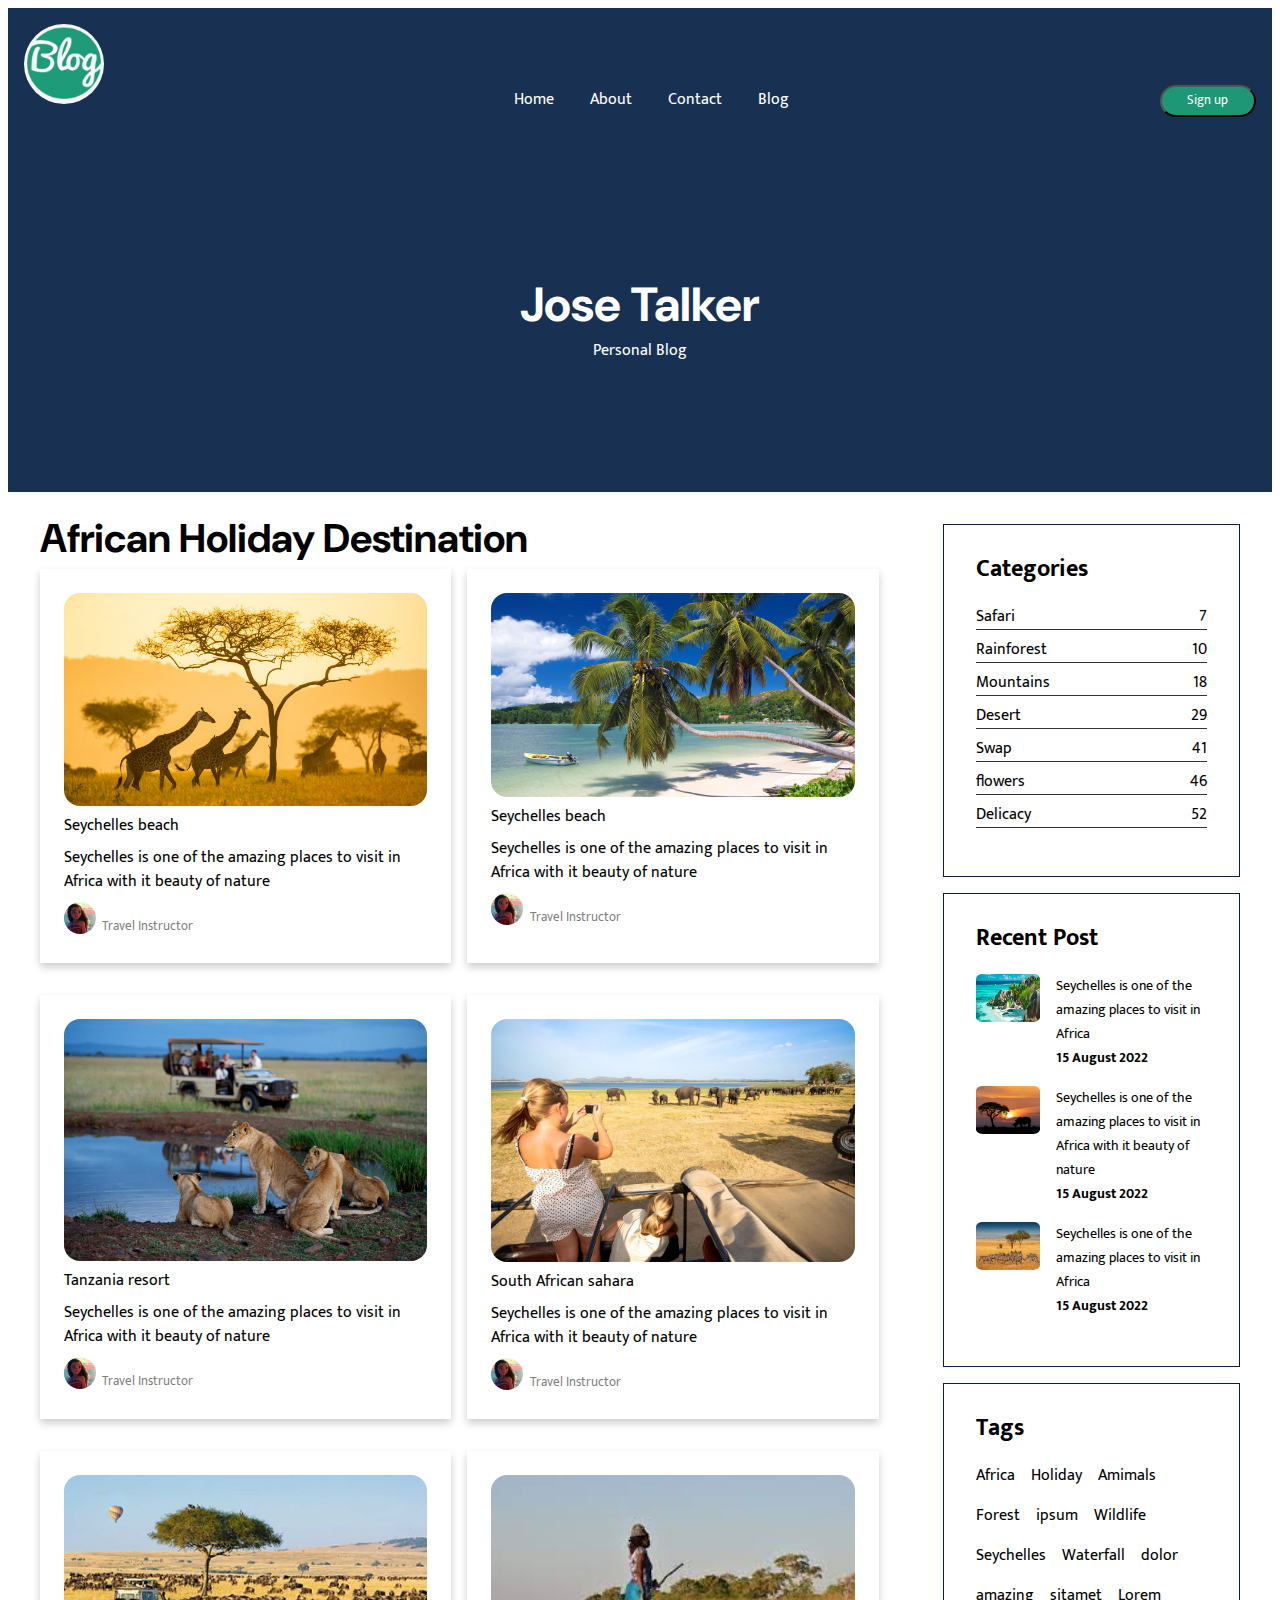
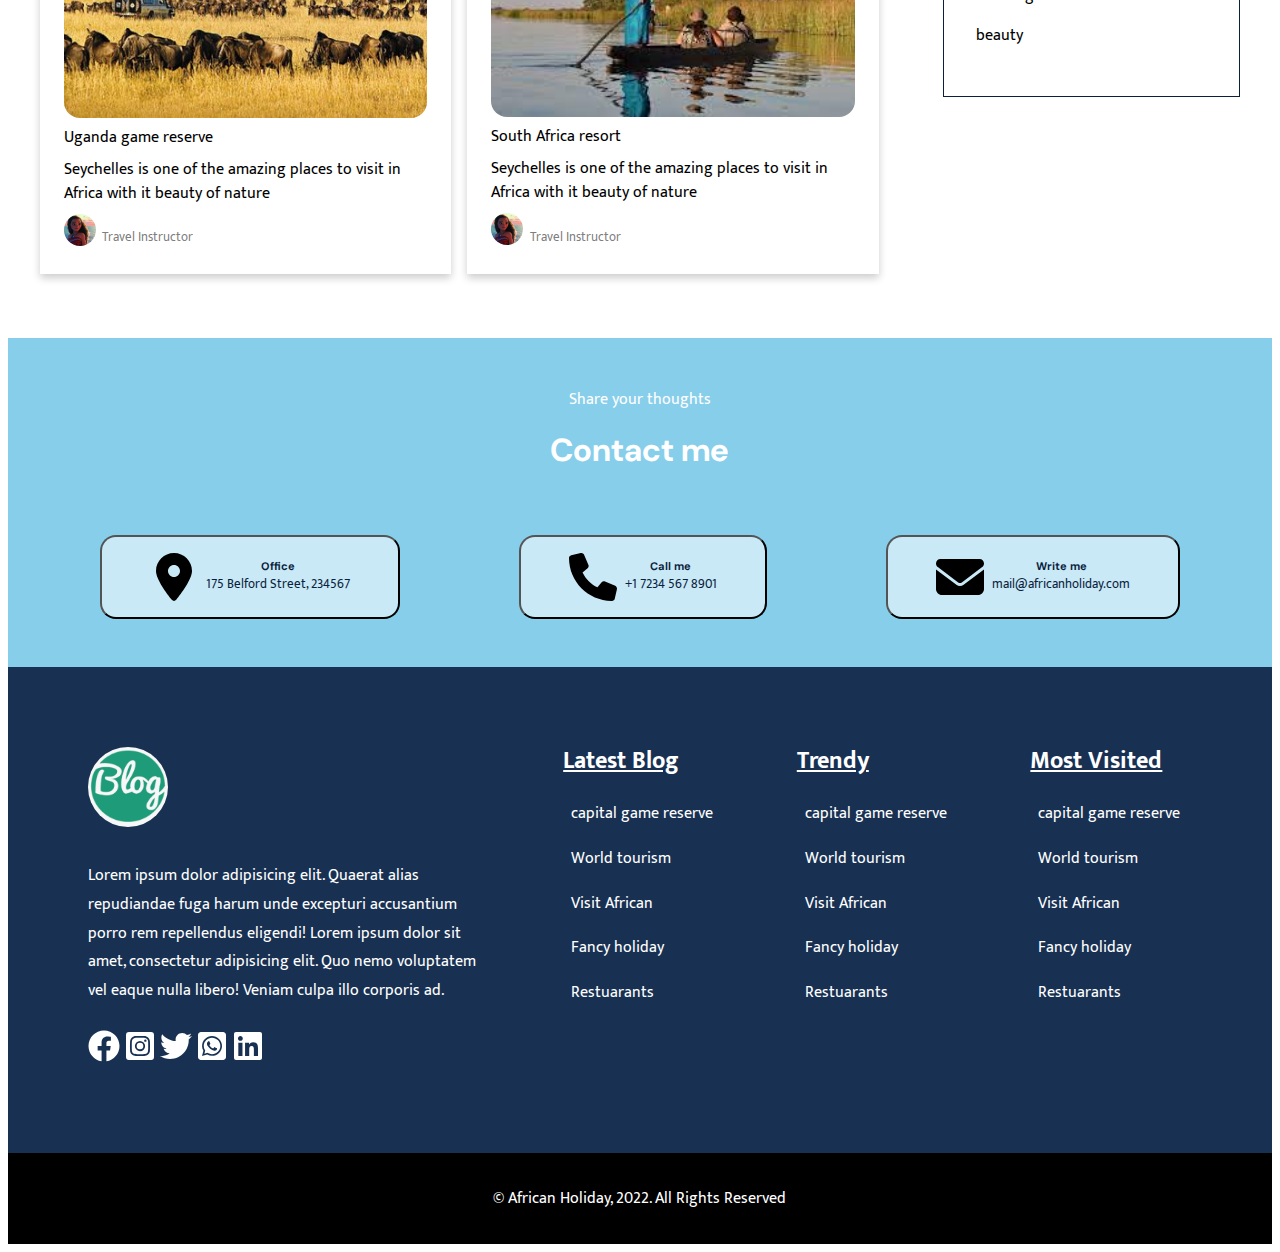
==== commit b6f2dd86: "Personal blog links updated" ====
--- a/index.html
+++ b/index.html
@@ -12,12 +12,12 @@
         <nav>
             <a href="/index.html"><img class="logo" src="/images/blog-logo2.png" alt="blog logo"></a>
             <ul>
-                <a href="/index.html"><li class="list">Home</li></a>
-                <a href="pages/blog.html"><li class="list">About</li></a>
-                <a href="pages/blog.html"><li class="list">Contact</li></a>
-                <a href="pages/blog.html"><li class="list">Blog</li></a>
+                <li class="list"><a class="menu-link" href="/index.html">Home</a></li>
+                <li class="list"><a class="menu-link" href="pages/blog.html">About</a></li>
+                <li class="list"><a class="menu-link" href="pages/blog.html">Contact</a></li>
+                <li class="list"><a class="menu-link" href="pages/blog.html">Blog</a></li>
             </ul>
-            <a href="pages/blog.html"><button class="btn">Sign up</button></a>
+            <button class="btn"><a class="btn-link" href="pages/blog.html">Sign up</a></button>
         </nav>
         <section class="blogers-info">
             <h1>Jose Talker</h1>
@@ -33,7 +33,7 @@
                     <img src="/images/africa_holiday_blog_5.jpg" alt="holiday photo in africa">
                     <figcaption>Seychelles beach</figcaption>
                 </figure>
-                <a href="pages/blog.html"><p class="card-brief">Seychelles is one of the amazing places to visit in Africa with it beauty of nature</p></a>
+                <p class="card-brief"><a href="pages/blog.html">Seychelles is one of the amazing places to visit in Africa with it beauty of nature</a></p>
                 <section class="author">
                     <img src="/images/africa_holiday_girl.jpg" alt="beautiful african girl">
                     <p>Travel Instructor</p>
@@ -44,7 +44,7 @@
                     <img src="/images/africa_holiday_blog_2.jpg" alt="holiday photo in africa">
                     <figcaption>Seychelles beach</figcaption>
                 </figure>
-                <a href="pages/blog.html"><p class="card-brief">Seychelles is one of the amazing places to visit in Africa with it beauty of nature</p></a>
+                <p class="card-brief"><a href="pages/blog.html">Seychelles is one of the amazing places to visit in Africa with it beauty of nature</a></p>
                 <section class="author">
                     <img src="/images/africa_holiday_girl.jpg" alt="beautiful african girl">
                     <p>Travel Instructor</p>
@@ -58,7 +58,7 @@
                     <img src="/images/africa_holiday_blog_6.jpg" alt="holiday photo in africa">
                     <figcaption>Tanzania resort</figcaption>
                 </figure>
-                <a href="pages/blog.html"><p class="card-brief">Seychelles is one of the amazing places to visit in Africa with it beauty of nature</p></a>
+                <p class="card-brief"><a href="pages/blog.html">Seychelles is one of the amazing places to visit in Africa with it beauty of nature</a></p>
                 <section class="author">
                     <img src="/images/africa_holiday_girl.jpg" alt="beautiful african girl">
                     <p>Travel Instructor</p>
@@ -69,7 +69,7 @@
                     <img src="/images/africa_holiday_blog_4.jpg" alt="holiday photo in africa">
                     <figcaption>South African sahara</figcaption>
                 </figure>
-                <a href="pages/blog.html"><p class="card-brief">Seychelles is one of the amazing places to visit in Africa with it beauty of nature</p></a>
+                <p class="card-brief"><a href="pages/blog.html">Seychelles is one of the amazing places to visit in Africa with it beauty of nature</a></p>
                 <section class="author">
                     <img src="/images/africa_holiday_girl.jpg" alt="beautiful african girl">
                     <p>Travel Instructor</p>
@@ -83,7 +83,7 @@
                     <img src="/images/africa_holiday_blog_9.jpg" alt="holiday photo in africa">
                     <figcaption>Uganda game reserve</figcaption>
                 </figure>
-                <a href="pages/blog.html"><p class="card-brief">Seychelles is one of the amazing places to visit in Africa with it beauty of nature</p></a>
+                <p class="card-brief"><a href="pages/blog.html">Seychelles is one of the amazing places to visit in Africa with it beauty of nature</a></p>
                 <section class="author">
                     <img src="/images/africa_holiday_girl.jpg" alt="beautiful african girl">
                     <p>Travel Instructor</p>
@@ -94,7 +94,7 @@
                     <img src="/images/africa_holiday_blog_8.jpg" alt="holiday photo in africa">
                     <figcaption>South Africa resort</figcaption>
                 </figure>
-                <a href="pages/blog.html"><p class="card-brief">Seychelles is one of the amazing places to visit in Africa with it beauty of nature</p></a>
+                <p class="card-brief"><a href="pages/blog.html">Seychelles is one of the amazing places to visit in Africa with it beauty of nature</a></p>
                 <section class="author">
                     <img src="/images/africa_holiday_girl.jpg" alt="beautiful african girl">
                     <p>Travel Instructor</p>
@@ -156,21 +156,21 @@
                 <li>
                     <img src="/images/africa_holiday_blog_1.png" alt="african holiday photo">
                 <section>
-                    <a href="pages/blog.html"><p>Seychelles is one of the amazing places to visit in Africa</p></a>
+                    <p><a href="pages/blog.html">Seychelles is one of the amazing places to visit in Africa</a></p>
                     <time datetime="2022-08-15">15 August 2022</time>
                 </section>
                 </li>
                 <li>
                     <img src="/images/africa_holiday_blog_11.jpg" alt="african holiday photo">
                 <section>
-                    <a href="pages/blog.html"><p>Seychelles is one of the amazing places to visit in Africa with it beauty of nature</p></a>
+                    <p><a href="pages/blog.html">Seychelles is one of the amazing places to visit in Africa with it beauty of nature</a></p>
                     <time datetime="2022-08-15">15 August 2022</time>
                 </section>
                 </li>
                 <li>
                     <img src="/images/africa_holiday_blog_10.jpg" alt="african holiday photo">
                 <section>
-                    <a href="pages/blog.html"><p>Seychelles amazing places to visit in Africa with it beauty of nature</p></a>
+                    <p><a href="pages/blog.html">Seychelles is one of the amazing places to visit in Africa</a></p>
                     <time datetime="2022-08-15">15 August 2022</time>
                 </section>
                 </li>
@@ -206,7 +206,7 @@
                     <section>
                         <h5>Office</h5>
                         <p>175 Belford Street, 234567</p>
-                    <section>
+                    </section>
                 </button>
                 <button class="contact-btn">
                     <svg class="contact-icon" xmlns="http://www.w3.org/2000/svg" viewBox="0 0 512 512"><path d="M511.2 387l-23.25 100.8c-3.266 14.25-15.79 24.22-30.46 24.22C205.2 512 0 306.8 0 54.5c0-14.66 9.969-27.2 24.22-30.45l100.8-23.25C139.7-2.602 154.7 5.018 160.8 18.92l46.52 108.5c5.438 12.78 1.77 27.67-8.98 36.45L144.5 207.1c33.98 69.22 90.26 125.5 159.5 159.5l44.08-53.8c8.688-10.78 23.69-14.51 36.47-8.975l108.5 46.51C506.1 357.2 514.6 372.4 511.2 387z"/></svg>
--- a/css/index.css
+++ b/css/index.css
@@ -63,8 +63,15 @@
     height: 2rem;
     border-radius: 2rem;
     font-size: 0.8rem;
-    background-color: rgb(29,151,117);
-    color: #ffffff;    
+    background-color: rgb(29,151,117);    
+}
+
+.btn-link{
+    color: #ffffff;
+}
+
+.btn-link:hover{
+    color: white;
 }
 
 .btn:hover{
@@ -75,10 +82,13 @@
     list-style: none;
     display: inline-block;
     padding: 1rem;
+}
+
+.menu-link{
     color: #ffffff;
 }
 
-.list:hover{
+.menu-link:hover{
     color: rgb(99,230,190);
 }
 
